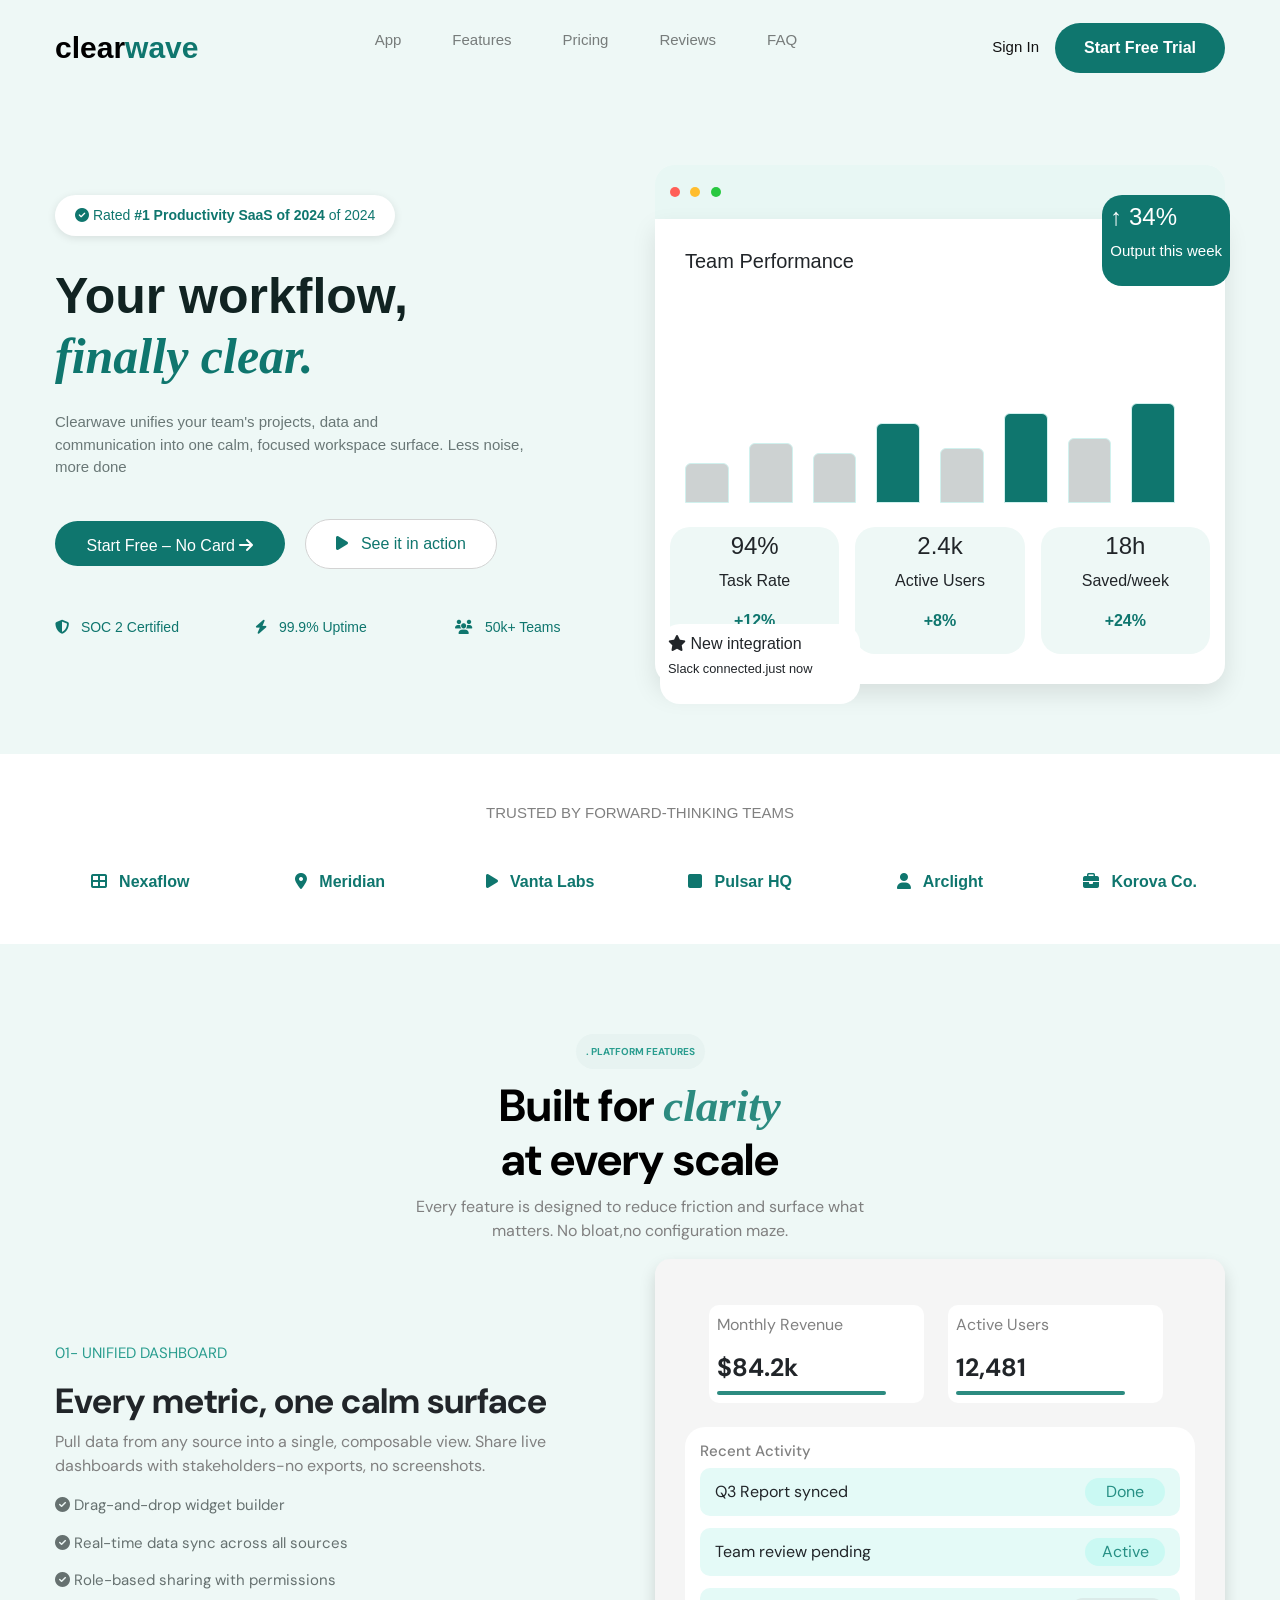
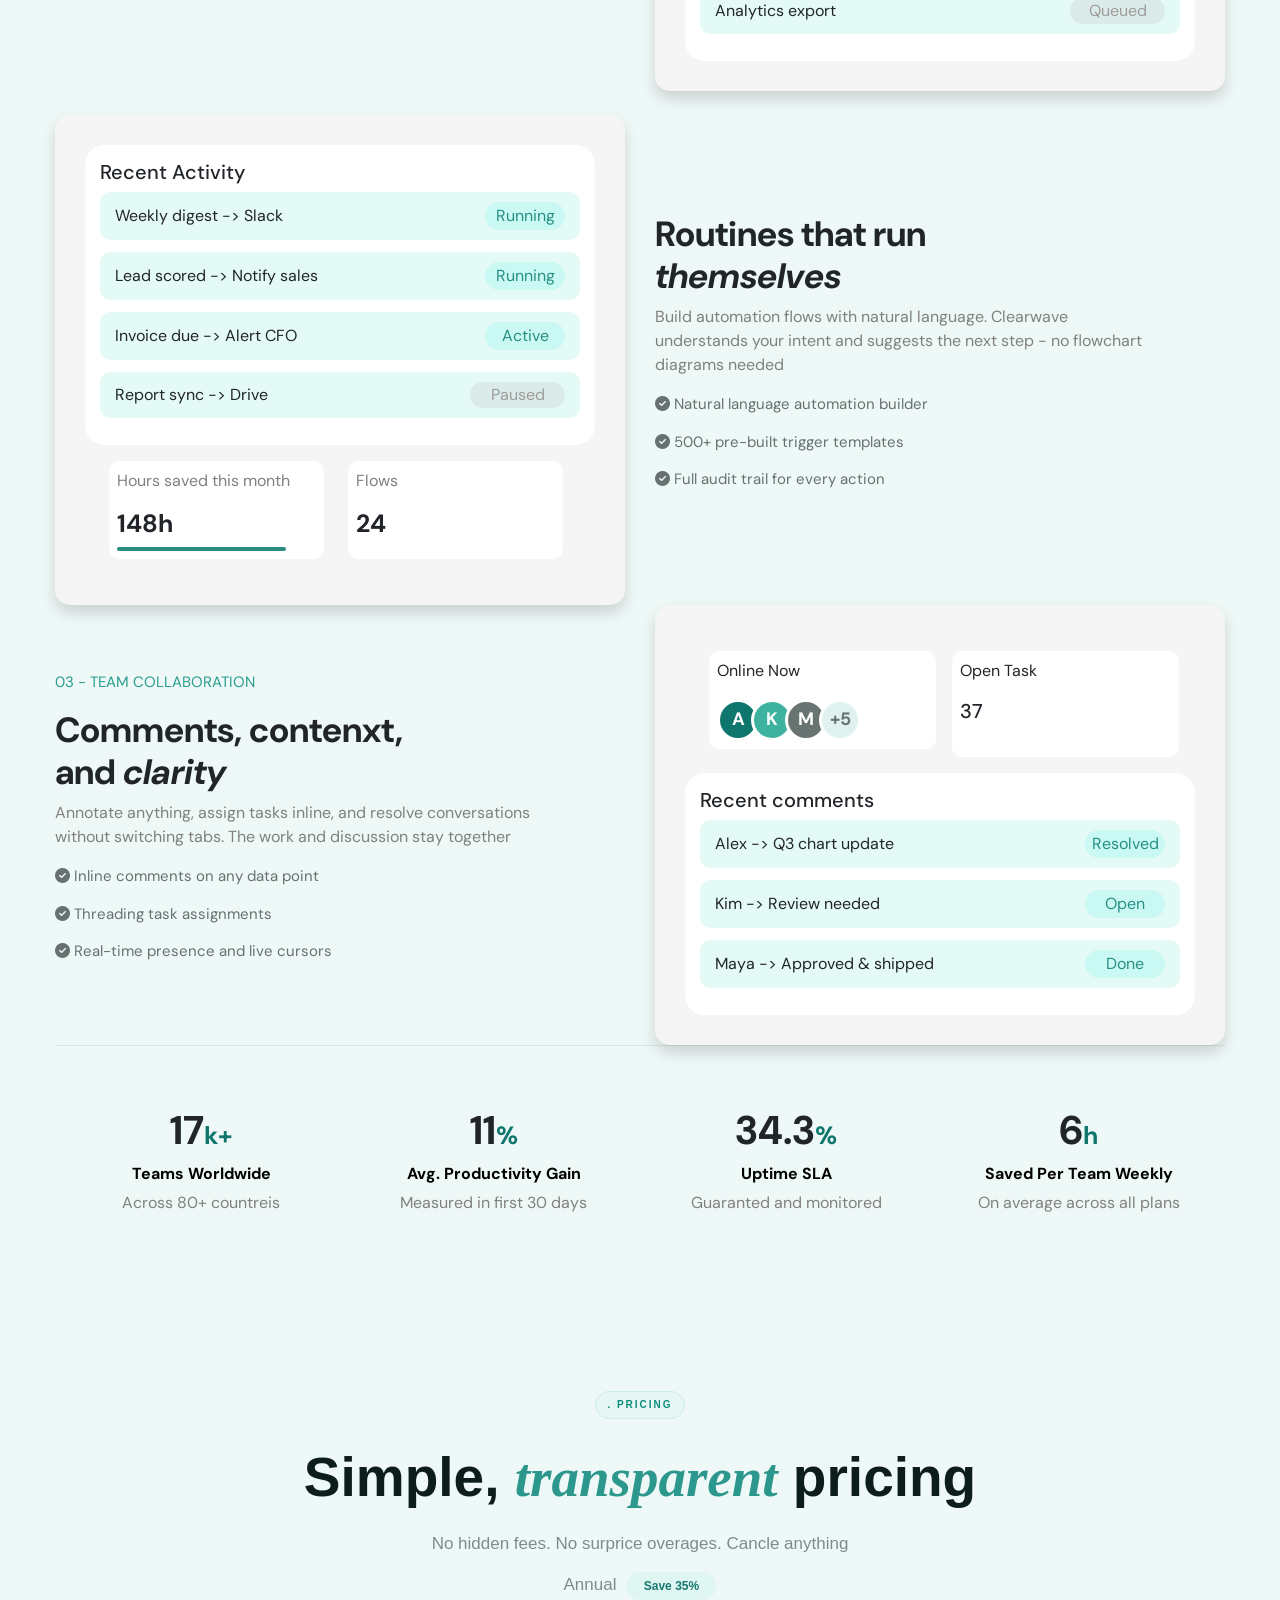
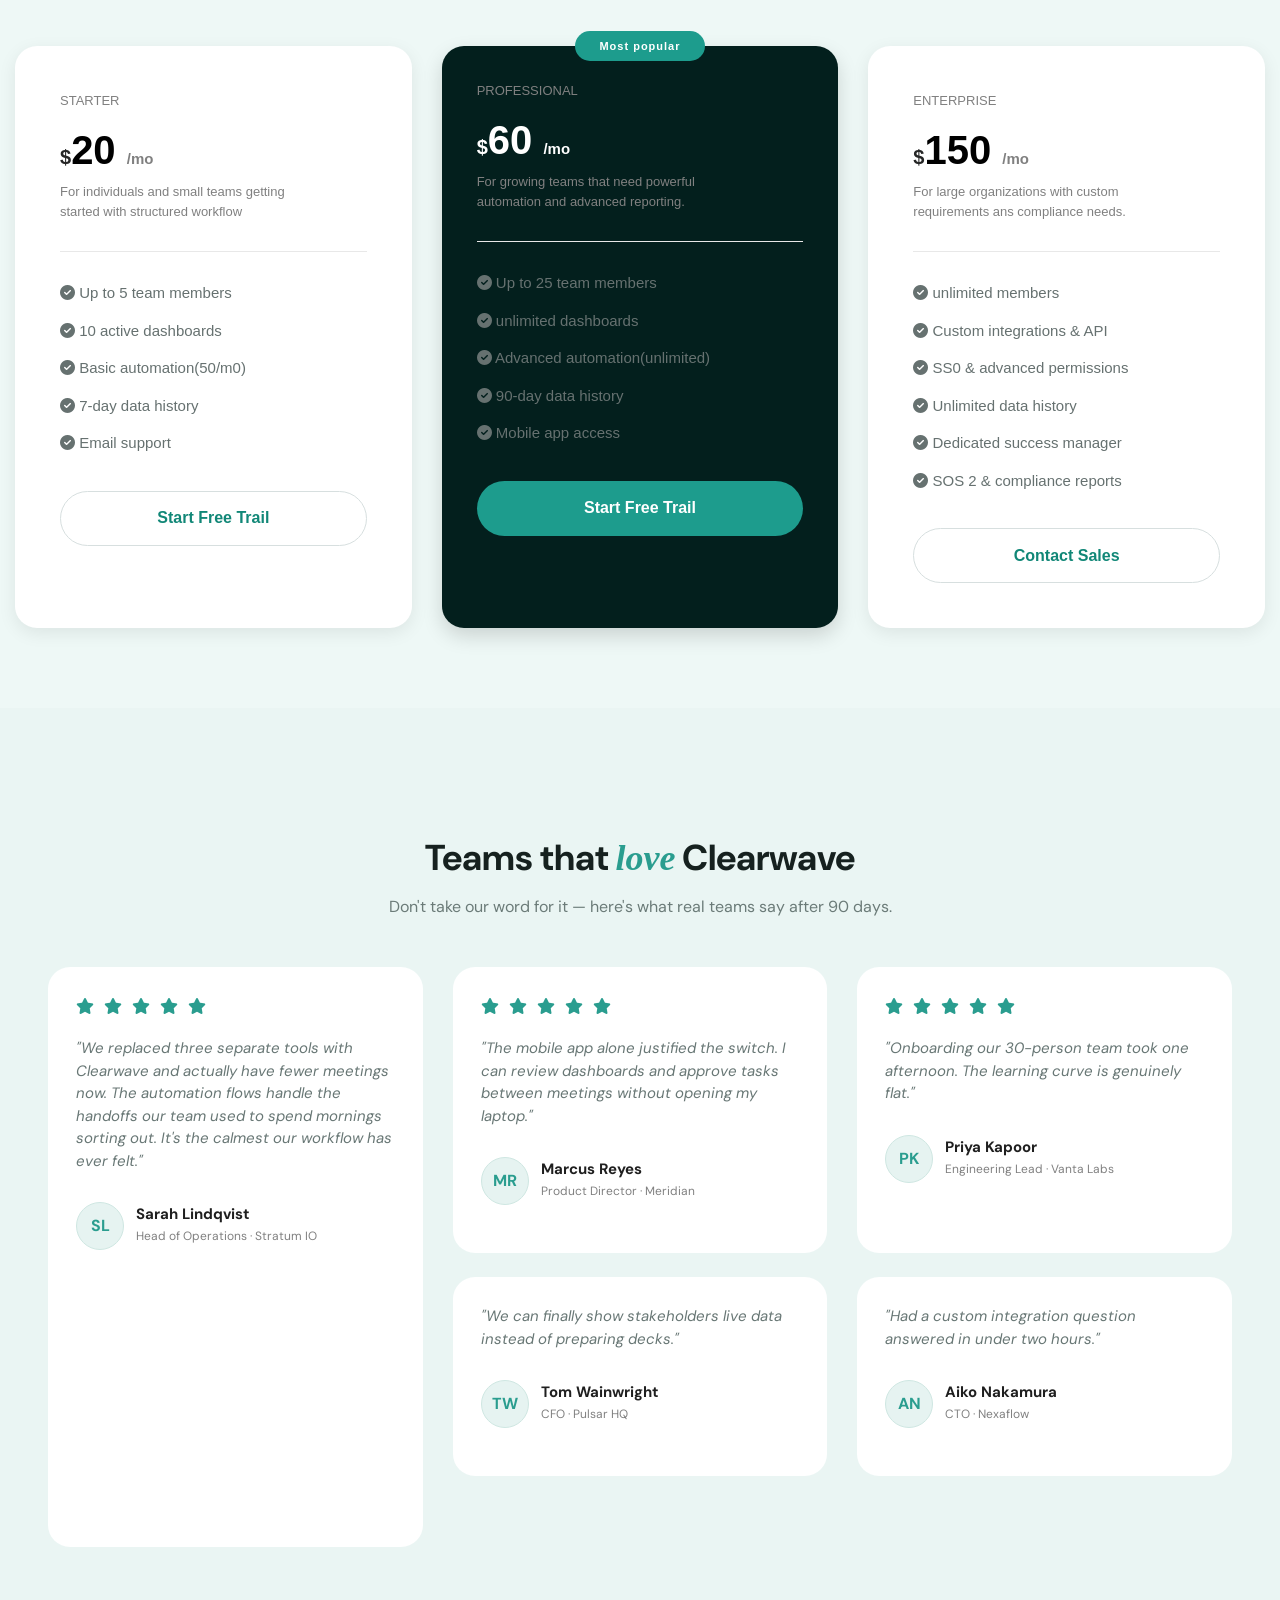
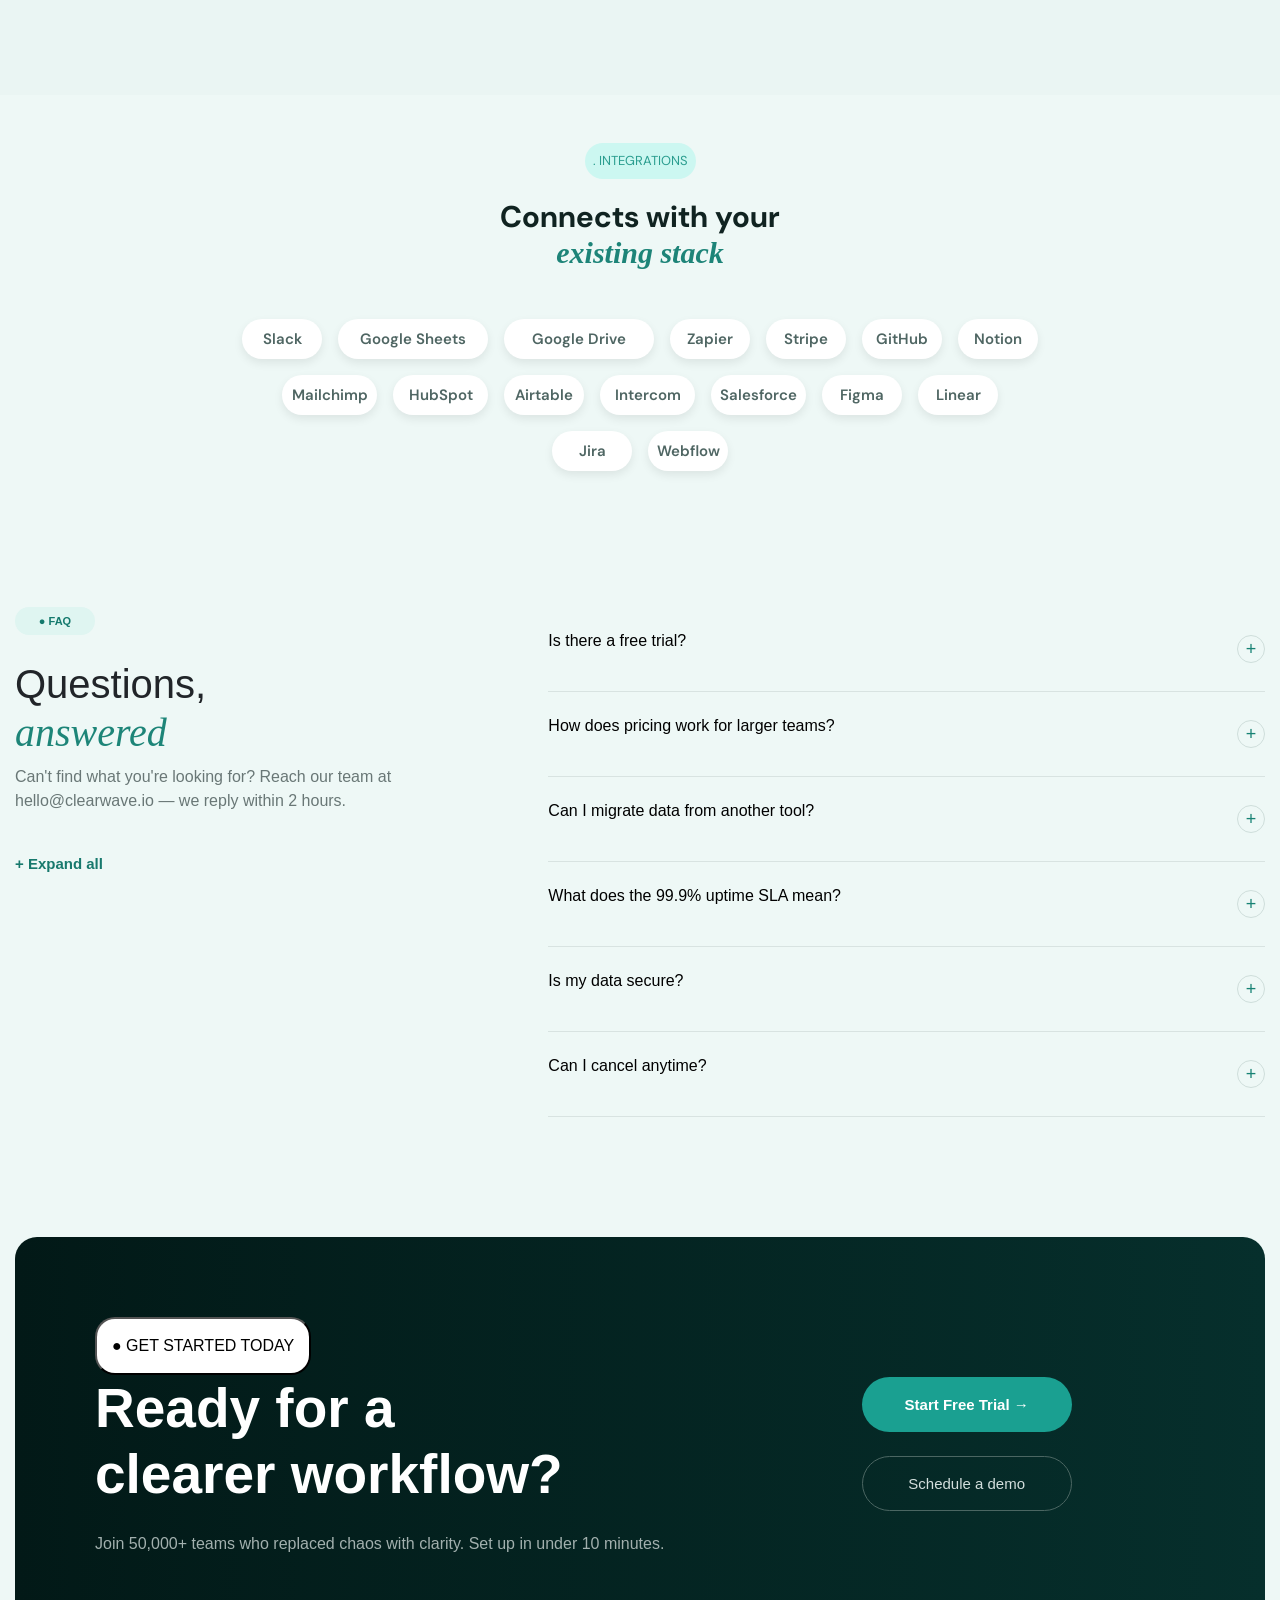
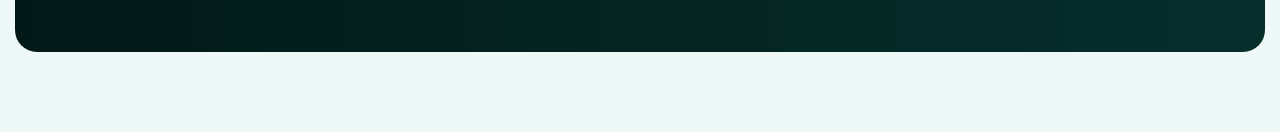
==== index.html @ ec0cc25c "done" ====
<!DOCTYPE html>
<html lang="en">

<head>
    <meta charset="UTF-8">
    <meta name="viewport" content="width=device-width, initial-scale=1.0">
    <title></title>
    <link rel="preconnect" href="https://fonts.googleapis.com">
    <link rel="preconnect" href="https://fonts.gstatic.com" crossorigin>
    <link href="https://fonts.googleapis.com/css2?family=DM+Sans:wght@100..1000&display=swap" rel="stylesheet">
    <link rel="stylesheet" href="https://stackpath.bootstrapcdn.com/bootstrap/4.5.2/css/bootstrap.min.css">
    <link rel="stylesheet" href="https://cdnjs.cloudflare.com/ajax/libs/font-awesome/6.6.0/css/all.min.css">

    <link rel="stylesheet" href="first-template.css">
    <link rel="stylesheet" href="third-template.css">
    <link rel="stylesheet" href="fourth-template.css">
    <link rel="stylesheet" href="fifth-template.css">
    <link rel="stylesheet" href="sixth-template.css">
    <link rel="stylesheet" href="seventh-template.css">
</head>

<body>
    <div class="first-bg-color">
        <div>
            <nav class="navbar navbar-expand-lg navbar-light bg-nav">
                <div class="container">
                    <a class="navbar-brand nav-logo" href="#"><span class="logo-edit">clear</span>wave</a>
                    <button class="navbar-toggler" type="button" data-toggle="collapse" data-target="#navbarNav">
                        <span class="navbar-toggler-icon"></span>
                    </button>
                    <div class="collapse navbar-collapse" id="navbarNav">
                        <ul class="navbar-nav mx-auto">
                            <li class="nav-item">
                                <a class="nav-link" href="#">App</a>
                            </li>
                            <li class="nav-item">
                                <a class="nav-link" href="#">Features</a>
                            </li>
                            <li class="nav-item">
                                <a class="nav-link" href="#">Pricing</a>
                            </li>
                            <li class="nav-item">
                                <a class="nav-link" href="#">Reviews</a>
                            </li>
                            <li class="nav-item">
                                <a class="nav-link" href="#">FAQ</a>
                            </li>
                        </ul>
                        <a href="#" class="mr-3 signin">Sign In</a>
                        <button class="btn trial-btn">
                            Start Free Trial
                        </button>
                    </div>
                </div>
            </nav>
        </div>
        <div class="hero-section">
            <div class="container">
                <div class="row align-items-center">
                    <div class="col-6">
                        <div class="badge-box">
                            <i class="fa-solid fa-circle-check"></i>
                            Rated <span class="edit-1">#1 Productivity SaaS of 2024</span> of 2024
                        </div>
                        <h1 class="first-main-heading">
                            Your workflow,
                            <br>
                            <span class="edit-1 edit-2">finally clear.</span>
                        </h1>
                        <p class="first-description">
                            Clearwave unifies your team's projects,
                            data and <br> communication into one calm,
                            focused workspace surface. Less noise,<br> more done
                        </p>
                        <button class="btn first-start-btn">
                            Start Free – No Card
                            <i class="fa-solid fa-arrow-right"></i>
                        </button>
                        <button class="btn first-demo-btn ml-3 ">
                            <i class="fa-solid fa-play mr-2"></i>
                            See it in action
                        </button>
                        <div class="row mt-5">
                            <div class="col-4">
                                <p class="small-text">
                                    <i class="fa-solid fa-shield-halved icon"></i>
                                    SOC 2 Certified
                                </p>
                            </div>
                            <div class="col-4">
                                <p class="small-text">
                                    <i class="fa-solid fa-bolt icon"></i>
                                    99.9% Uptime
                                </p>
                            </div>
                            <div class="col-4">
                                <p class="small-text">
                                    <i class="fa-solid fa-users icon"></i>
                                    50k+ Teams
                                </p>
                            </div>
                        </div>
                    </div>
                    <div class="col-6">
                        <div class="dot-container">
                            <span class="first-dot red"></span>
                            <span class="first-dot yellow"></span>
                            <span class="first-dot green"></span>
                        </div>
                        <div class="growth-card">
                            <h4>↑ 34%</h4>
                            <p>Output this week</p>
                        </div>
                        <div class="dashboard-card">
                            <h5>
                                Team Performance
                            </h5>
                            <div class="graph-box">
                                <div class="bar b1"></div>
                                <div class="bar b2"></div>
                                <div class="bar b3"></div>
                                <div class="bar b4"></div>
                                <div class="bar b5"></div>
                                <div class="bar b6"></div>
                                <div class="bar b7"></div>
                                <div class="bar b8"></div>
                            </div>
                            <div class="row mt-4 text-center">
                                <div class="col first-card-container mr-3">
                                    <h4>94%</h4>
                                    <p>Task Rate</p>
                                    <p class="edit-1">+12%</p>
                                </div>
                                <div class="col first-card-container mr-3">
                                    <h4>2.4k</h4>
                                    <p>Active Users</p>
                                    <p class="edit-1">+8%</p>
                                </div>
                                <div class="col first-card-container">
                                    <h4>18h</h4>
                                    <p>Saved/week</p>
                                    <p class="edit-1">+24%</p>
                                </div>
                            </div>
                            <div class="notify-card">
                                <i class="fa-solid fa-star"></i>
                                <span>New integration</span>
                                <br>
                                <small>Slack connected.just now</small>
                            </div>
                        </div>
                    </div>
                </div>
            </div>
        </div>
        <div class="company-section">
            <div class="container">
                <h6 class="text-center mb-5 bottom-para">
                    TRUSTED BY FORWARD-THINKING TEAMS
                </h6>
                <div class="row text-center ">
                    <div class="col-md-2 edit-1">
                        <i class="fa-solid fa-table-cells-large mr-2"></i>
                        Nexaflow
                    </div>
                    <div class="col-md-2 edit-1">
                        <i class="fa-solid fa-location-dot mr-2"></i>
                        Meridian
                    </div>
                    <div class="col-md-2 edit-1">
                        <i class="fa-solid fa-play mr-2"></i>
                        Vanta Labs
                    </div>
                    <div class="col-md-2 edit-1">
                        <i class="fa-solid fa-square mr-2"></i>
                        Pulsar HQ
                    </div>
                    <div class="col-md-2 edit-1">
                        <i class="fa-solid fa-user mr-2"></i>
                        Arclight
                    </div>
                    <div class="col-md-2 edit-1">
                        <i class="fa-solid fa-briefcase mr-2"></i>
                        Korova Co.
                    </div>
                </div>
            </div>
        </div>
    </div>


    <div class="bg-color">
    <div class="container">
        <div class="third-main">
            <button class="third-button-1"><span class="third-dot">.</span> PLATFORM FEATURES</button>
            <h1 class="heading-1">Built for <span class="design">clarity</span> <br> at every scale</h1>
            <p class="third-paragraph-1">Every feature is designed to reduce friction and surface
                what <br>matters. No bloat,no configuration maze.
            </p>
        </div>
        <div class="row">
            <div class="col-6 d-flex flex-column justify-content-center">
                <div>
                    <p class="third-para">01- UNIFIED DASHBOARD</p>
                    <h1 class="heading-2">Every metric, one calm surface</h1>
                    <p class="third-paragraph-1">Pull data from any source into a single, composable view.
                        Share live dashboards with stakeholders-no exports, no screenshots.
                    </p>
                    <ul>
                        <li>
                            <i class="fa-solid fa-circle-check"></i>
                            Drag-and-drop widget builder
                        </li>
                        <li>
                            <i class="fa-solid fa-circle-check"></i>
                            Real-time data sync across all sources
                        </li>
                        <li>
                            <i class="fa-solid fa-circle-check"></i>
                            Role-based sharing with permissions
                        </li>
                    </ul>
                </div>
            </div>
            <div class="col-6">
                <div class="third-card-container shadow">
                    <div class="d-flex flex-row p-3">
                        <div class="card-container-one mr-3 ml-2 p-2">
                            <p class="third-paragraph-1">Monthly Revenue</p>
                            <h1 class="paragraph-3">$84.2k</h1>
                            <div class="third-line"></div>
                        </div>
                        <div class="card-container-one mr-3 ml-2 p-2">
                            <p class="third-paragraph-1">Active Users</p>
                            <h1 class="paragraph-3">12,481</h1>
                            <div class="third-line"></div>
                        </div>
                    </div>
                    <div class="bottom mt-2">
                        <h5 class="recent">Recent Activity</h5>
                        <div class="item">
                            <span>Q3 Report synced</span>
                            <button class="third-button-3">Done</button>
                        </div>
                        <div class="item">
                            <span>Team review pending</span>
                            <button class="third-button-3">Active</button>
                        </div>
                        <div class="item">
                            <span>Analytics export</span>
                            <button class="third-button-4">Queued</button>
                        </div>
                    </div>
                </div>
            </div>
        </div>
        <div class="row mt-4">
            <div class="col-6">
                <div class="third-card-container shadow">
                    <div class="bottom">
                        <h5>Recent Activity</h5>
                        <div class="item">
                            <span>Weekly digest -> Slack</span>
                            <button class="third-button-3">Running</button>
                        </div>
                        <div class="item">
                            <span>Lead scored -> Notify sales</span>
                            <button class="third-button-3">Running</button>
                        </div>
                        <div class="item">
                            <span>Invoice due -> Alert CFO</span>
                            <button class="third-button-3">Active</button>
                        </div>
                        <div class="item">
                            <span>Report sync -> Drive</span>
                            <button class="third-button-4">Paused</button>
                        </div>
                    </div>
                    <div class="d-flex flex-row p-3">
                        <div class="card-container-one mr-3 ml-2 p-2">
                            <p class="third-paragraph-1">Hours saved this month</p>
                            <h1 class="paragraph-3">148h</h1>
                            <div class="third-line"></div>
                        </div>
                        <div class="card-container-one mr-3 ml-2 p-2">
                            <p class="third-paragraph-1">Flows</p>
                            <h1 class="paragraph-3">24</h1>
                        </div>
                    </div>
                </div>
            </div>
            <div class="col-6 d-flex flex-column justify-content-center">
                <div>
                    <h1 class="heading-2">Routines that run <br> <span class="curve">themselves</span></h1>
                    <p class="third-paragraph-1">Build automation flows with natural language. Clearwave <br>
                        understands your intent and suggests the next step - no flowchart <br>
                        diagrams needed
                    </p>
                    <ul>
                        <li>
                            <i class="fa-solid fa-circle-check"></i>
                            Natural language automation builder
                        </li>
                        <li>
                            <i class="fa-solid fa-circle-check"></i>
                            500+ pre-built trigger templates
                        </li>
                        <li>
                            <i class="fa-solid fa-circle-check"></i>
                            Full audit trail for every action
                        </li>
                    </ul>
                </div>
            </div>
        </div>
        <div class="row">
            <div class="col-6 d-flex flex-column justify-content-center">
                <div>
                    <p class="third-para">03 - TEAM COLLABORATION</p>
                    <h1 class="heading-2">Comments, contenxt, <br> and <span class="curve">clarity</span></h1>
                    <p class="third-paragraph-1">Annotate anything, assign tasks inline, and resolve conversations
                        <br>
                        without switching tabs. The work and discussion stay together
                    </p>
                    <ul>
                        <li>
                            <i class="fa-solid fa-circle-check"></i>
                            Inline comments on any data point
                        </li>
                        <li>
                            <i class="fa-solid fa-circle-check"></i>
                            Threading task assignments
                        </li>
                        <li>
                            <i class="fa-solid fa-circle-check"></i>
                            Real-time presence and live cursors
                        </li>
                    </ul>
                </div>
            </div>
            <div class="col-6">
                <div class="third-card-container shadow">
                    <div class="d-flex flex-row p-3">
                        <div class="card-container-one mr-3 ml-2 mb-2">
                            <p>Online Now</p>
                            <div class="online-users">
                                <span class="user-circle user1">A</span>
                                <span class="user-circle user2">K</span>
                                <span class="user-circle user3">M</span>
                                <span class="user-circle user4">+5</span>
                            </div>
                        </div>
                        <div class="card-container-one">
                            <p>Open Task</p>
                            <h5>37</h5>
                        </div>
                    </div>
                    <div class="bottom">
                        <h5>Recent comments</h5>
                        <div class="item">
                            <span>Alex -> Q3 chart update</span>
                            <button class="third-button-3">Resolved</button>
                        </div>
                        <div class="item">
                            <span>Kim -> Review needed</span>
                            <button class="third-button-3">Open</button>
                        </div>
                        <div class="item">
                            <span>Maya -> Approved & shipped</span>
                            <button class="third-button-3">Done</button>
                        </div>
                    </div>
                </div>
            </div>
        </div>
        <div class="last">
            <div class="stat">
                <h2 class="stat-h">17<span class="third-para-1">k+</span></h2>
                <p class="stat-p">Teams Worldwide</p>
                <p class="stat-p-1">Across 80+ countreis</p>
            </div>
            <div class="stat">
                <h2 class="stat-h">11<span class="third-para-1">%</span></h2>
                <p class="stat-p">Avg. Productivity Gain</p>
                <p class="stat-p-1">Measured in first 30 days</p>
            </div>
            <div class="stat">
                <h2 class="stat-h">34.3<span class="third-para-1">%</span></h2>
                <p class="stat-p">Uptime SLA</p>
                <p class="stat-p-1">Guaranted and monitored</p>
            </div>
            <div class="stat">
                <h2 class="stat-h">6<span class="third-para-1">h</span></h2>
                <p class="stat-p">Saved Per Team Weekly</p>
                <p class="stat-p-1">On average across all plans</p>
            </div>
        </div>
    </div>
    </div>


    <div class="container-fluid fourth-bg-color">
        <div class="fourth-main text-center">
            <button class="fourth-button-1">. PRICING</button>
            <h1 class="fourth-main-heading">Simple, <span class="fourth-edit">transparent</span> pricing</h1>
            <p class="fourth-para">No hidden fees. No surprice overages. Cancle anything</p>
            <div class="d-flex justify-content-center">
                <p class="fourth-para mb-5">Annual</p>
                <button class="fourth-button-2">Save 35%</button>
            </div>
        </div>
        <div class="row">
            <div class="col-4">
                <div class="fourth-card-container">
                    <p class="fourth-para-1">STARTER</p>
                    <h1 class="head"><span class="symbol">$</span>20 <span class="mo">/mo</span></h1>
                    <p class="fourth-para-1">For individuals and small teams getting <br>
                        started with structured workflow</p>
                    <hr class="fourth-line">
                    <ul>
                        <li>
                            <i class="fa-solid fa-circle-check"></i>
                            Up to 5 team members
                        </li>
                        <li>
                            <i class="fa-solid fa-circle-check"></i>
                            10 active dashboards
                        </li>
                        <li>
                            <i class="fa-solid fa-circle-check"></i>
                            Basic automation(50/m0)
                        </li>
                        <li>
                            <i class="fa-solid fa-circle-check"></i>
                            7-day data history
                        </li>
                        <li>
                            <i class="fa-solid fa-circle-check"></i>
                            Email support
                        </li>
                    </ul>
                    <button class="fourth-button-3">Start Free Trail</button>
                </div>
            </div>
            <div class="col-4">
                <div class="card-container-1">
                    <button class="popular-button">Most popular</button>
                    <p class="fourth-para-1">PROFESSIONAL</p>
                    <h1 class="head-1"><span class="symbol-1">$</span>60 <span class="mo-1">/mo</span></h1>
                    <p class="fourth-para-1">For growing teams that need powerful <br>
                        automation and advanced reporting.</p>
                    <hr class="fourth-line">
                    <ul>
                        <li>
                            <i class="fa-solid fa-circle-check"></i>
                            Up to 25 team members
                        </li>
                        <li>
                            <i class="fa-solid fa-circle-check"></i>
                            unlimited dashboards
                        </li>
                        <li>
                            <i class="fa-solid fa-circle-check"></i>
                            Advanced automation(unlimited)
                        </li>
                        <li>
                            <i class="fa-solid fa-circle-check"></i>
                            90-day data history
                        </li>
                        <li>
                            <i class="fa-solid fa-circle-check"></i>
                            Mobile app access
                        </li>
                    </ul>
                    <button class="fourth-button-4 fourth-button-3">Start Free Trail</button>
                </div>
            </div>
            <div class="col-4">
                <div class="fourth-card-container">
                    <p class="fourth-para-1">ENTERPRISE</p>
                    <h1 class="head"><span class="symbol">$</span>150 <span class="mo">/mo</span></h1>
                    <p class="fourth-para-1">For large organizations with custom <br>
                        requirements ans compliance needs.</p>
                    <hr class="fourth-line">
                    <ul>
                        <li>
                            <i class="fa-solid fa-circle-check"></i>
                            unlimited members
                        </li>
                        <li>
                            <i class="fa-solid fa-circle-check"></i>
                            Custom integrations & API
                        </li>
                        <li>
                            <i class="fa-solid fa-circle-check"></i>
                            SS0 & advanced permissions
                        </li>
                        <li>
                            <i class="fa-solid fa-circle-check"></i>
                            Unlimited data history
                        </li>
                        <li>
                            <i class="fa-solid fa-circle-check"></i>
                            Dedicated success manager
                        </li>
                        <li>
                            <i class="fa-solid fa-circle-check"></i>
                            SOS 2 & compliance reports
                        </li>
                    </ul>
                    <button class="fourth-button-3">Contact Sales</button>
                </div>
            </div>
        </div>
    </div>


    <div class="fifth-main">
        <div class="container-fluid background p-5">
            <div class="text-center mb-5">
                <h1 class="fifth-main-heading">
                    Teams that <span class="fifth-edit">love</span> Clearwave
                </h1>
                <p class="fifth-paragraph-1">
                    Don't take our word for it — here's what real teams say after 90 days.
                </p>
            </div>
            <div class="row">
                <div class="col-md-4">
                    <div class="review-card large-card">
                        <div class="stars">
                            <i class="fa-solid fa-star"></i>
                            <i class="fa-solid fa-star"></i>
                            <i class="fa-solid fa-star"></i>
                            <i class="fa-solid fa-star"></i>
                            <i class="fa-solid fa-star"></i>
                        </div>
                        <p class="fifth-text">
                            "We replaced three separate tools with Clearwave and actually have
                            fewer meetings now. The automation flows handle the handoffs our team
                            used to spend mornings sorting out. It's the calmest our workflow has
                            ever felt."
                        </p>
                        <div class="profile d-flex align-items-center">
                            <div class="profile-one">
                                SL
                            </div>
                            <div>
                                <h6>Sarah Lindqvist</h6>
                                <small>Head of Operations · Stratum IO</small>
                            </div>
                        </div>
                    </div>
                </div>
                <div class="col-md-8">
                    <div class="row">
                        <div class="col-md-6">
                            <div class="review-card">
                                <div class="stars">
                                    <i class="fa-solid fa-star"></i>
                                    <i class="fa-solid fa-star"></i>
                                    <i class="fa-solid fa-star"></i>
                                    <i class="fa-solid fa-star"></i>
                                    <i class="fa-solid fa-star"></i>
                                </div>
                                <p class="fifth-text">
                                    "The mobile app alone justified the switch.
                                    I can review dashboards and approve tasks between
                                    meetings without opening my laptop."
                                </p>
                                <div class="profile d-flex align-items-center">
                                    <div class="profile-one">
                                        MR
                                    </div>
                                    <div>
                                        <h6>Marcus Reyes</h6>
                                        <small>Product Director · Meridian</small>
                                    </div>
                                </div>
                            </div>
                        </div>
                        <div class="col-md-6">
                            <div class="review-card">
                                <div class="stars">
                                    <i class="fa-solid fa-star"></i>
                                    <i class="fa-solid fa-star"></i>
                                    <i class="fa-solid fa-star"></i>
                                    <i class="fa-solid fa-star"></i>
                                    <i class="fa-solid fa-star"></i>
                                </div>
                                <p class="fifth-text">
                                    "Onboarding our 30-person team took one afternoon.
                                    The learning curve is genuinely flat."
                                </p>
                                <div class="profile d-flex align-items-center">
                                    <div class="profile-one">
                                        PK
                                    </div>
                                    <div>
                                        <h6>Priya Kapoor</h6>
                                        <small>Engineering Lead · Vanta Labs</small>
                                    </div>
                                </div>
                            </div>
                        </div>
                    </div>
                    <div class="row mt-4">
                        <div class="col-md-6">
                            <div class="review-card">
                                <p class="fifth-text">
                                    "We can finally show stakeholders live data
                                    instead of preparing decks."
                                </p>
                                <div class="profile d-flex align-items-center">
                                    <div class="profile-one">
                                        TW
                                    </div>
                                    <div>
                                        <h6>Tom Wainwright</h6>
                                        <small>CFO · Pulsar HQ</small>
                                    </div>
                                </div>
                            </div>
                        </div>
                        <div class="col-md-6">
                            <div class="review-card">
                                <p class="fifth-text">
                                    "Had a custom integration question answered
                                    in under two hours."
                                </p>
                                <div class="profile d-flex align-items-center">
                                    <div class="profile-one">
                                        AN
                                    </div>
                                    <div>
                                        <h6>Aiko Nakamura</h6>
                                        <small>CTO · Nexaflow</small>
                                    </div>
                                </div>
                            </div>
                        </div>
                    </div>
                </div>
            </div>
        </div>
    </div>


    <div class="container-fluid bg-color p-5">
        <div class="text-center">
            <button class="sixth-button-1">. INTEGRATIONS</button>
            <h1 class="sixth-main-heading">Connects with your <br> <span class="sixth-edit">existing stack</span>
            </h1>
        </div>
        <div class="d-flex flex-row justify-content-center">
            <button class="sixth-button-2 ">Slack</button>
            <button class="sixth-button-2 sixth-button-3">Google Sheets</button>
            <button class="sixth-button-2 sixth-button-3">Google Drive</button>
            <button class="sixth-button-2">Zapier</button>
            <button class="sixth-button-2">Stripe</button>
            <button class="sixth-button-2">GitHub</button>
            <button class="sixth-button-2">Notion</button>
        </div>
        <div class="d-flex flex-row justify-content-center">
            <button class="sixth-button-2 sixth-button-4">Mailchimp</button>
            <button class="sixth-button-2 sixth-button-4">HubSpot</button>
            <button class="sixth-button-2">Airtable</button>
            <button class="sixth-button-2 sixth-button-4">Intercom</button>
            <button class="sixth-button-2 sixth-button-4">Salesforce</button>
            <button class="sixth-button-2">Figma</button>
            <button class="sixth-button-2">Linear</button>
        </div>
        <div class="d-flex flex-row justify-content-center">
            <button class="sixth-button-2">Jira</button>
            <button class="sixth-button-2">Webflow</button>
        </div>
        <div>
        </div>
    </div>

    <div class="bg-container">
        <div class="container-fluid">
            <div class="row">
                <div class="col-5">
                    <button class="seventh-button-1">
                        ● FAQ
                    </button>
                    <h1 class="main-heading">
                        Questions,<br>
                        <span class="seventh-edit">answered</span>
                    </h1>
                    <p class="seventh-description">
                        Can't find what you're looking for?
                        Reach our team at
                        hello@clearwave.io —
                        we reply within 2 hours.
                    </p>
                    <p class="expand">
                        + Expand all
                    </p>
                </div>
                <div class="col-7">
                    <div class="seventh-para">
                        <p>Is there a free trial?</p>
                        <span class="plus">+</span>
                    </div>
                    <div class="seventh-para">
                        <p>How does pricing work for larger teams?</p>
                        <span class="plus">+</span>
                    </div>
                    <div class="seventh-para">
                        <p>Can I migrate data from another tool?</p>
                        <span class="plus">+</span>
                    </div>
                    <div class="seventh-para">
                        <p>What does the 99.9% uptime SLA mean?</p>
                        <span class="plus">+</span>
                    </div>
                    <div class="seventh-para">
                        <p>Is my data secure?</p>
                        <span class="plus">+</span>
                    </div>
                    <div class="seventh-para">
                        <p>Can I cancel anytime?</p>
                        <span class="plus">+</span>
                    </div>
                </div>
            </div>
            <div class="bottom-card">
                <div class="row align-items-center">
                    <div class="col-7">
                        <button class="bottom
                        -card-button">
                            ● GET STARTED TODAY
                        </button>
                        <h1 class="bottom-card-heading">
                            Ready for a <br>
                            <span class="edit">clearer workflow?</span>
                        </h1>
                        <p class="seventh-text">
                            Join 50,000+ teams who replaced chaos with
                            clarity. Set up in under 10 minutes.
                        </p>
                    </div>
                    <div class="col-5 text-center">
                        <button class="seventh-start-btn">
                            Start Free Trial →
                        </button>
                        <br><br>
                        <button class="seventh-demo-btn">
                            Schedule a demo
                        </button>
                    </div>
                </div>
            </div>
        </div>
    </div>
    <script src="https://code.jquery.com/jquery-3.5.1.slim.min.js"></script>
    <script src="https://cdn.jsdelivr.net/npm/popper.js@1.16.1/dist/umd/popper.min.js"></script>
    <script src="https://stackpath.bootstrapcdn.com/bootstrap/4.5.2/js/bootstrap.min.js"></script>
</body>

</html>
---- first-template.css ----
html,
body{
    margin:0;
    padding:0;
    overflow-x:hidden;
}

.container{
    max-width:1200px;
}

.first-bg-color {
    padding:0px;
    font-family: Arial, Helvetica, sans-serif;
    background-color: #eef8f6;
   
}

.bg-nav{
    background-color: #eef8f6;
    padding-top:20px;
    padding-bottom:20px;
}

.nav-logo {
    font-size: 30px;
    font-weight: bold;
    color: #0f766e !important;
}

.nav-link{
    color:#5f6666;
    margin-right:35px;
    font-size:15px;
    font-weight:500;
}

.logo-edit{
    color:black;
}

.signin{
    color:#111;
    text-decoration:none;
    font-size:15px;
    font-weight:500;
    margin-right:20px;
}

.trial-btn{
    background-color:#0f766e;
    color:white;
    border-radius:30px;
    width:170px;
    height:50px;
    border-width:0px;
    font-weight:bold;
}

.hero-section {
    background-color: #eef8f6;
    padding-top: 70px;
    padding-bottom:70px;
}

.badge-box {
    display: inline-block;
    background-color: white;
    padding: 10px 20px;
    border-radius: 25px;
    font-size: 14px;
    margin-bottom: 30px;
    box-shadow: 0px 2px 8px rgba(0,0,0,0.1);
    color:#0f766e;
}

.start-btn:hover {
    color: white;
}

.edit-1{
    color:#0f766e;
    font-weight: bold;
}

.first-main-heading {
    font-size: 50px;
    font-weight: bold;
    color: #112322;
}

.edit-2{
    font-style: italic;
    font-family:"Playfair Display", serif;
}

.first-description{
    color:#697776;
    font-size:15px;
    margin-top:25px;
    margin-bottom:40px;
}

.first-start-btn {
    background-color: #0f766e;
    color: white;
    border-radius: 30px;
    padding: 12px 30px;
    width:230px;
    height:45px;
}

.first-demo-btn {
    background-color: white;
    border: 1px solid lightgray;
    border-radius: 30px;
    padding: 12px 30px;
    color:#0f766e;
}

.small-text {
    font-size: 14px;
    font-weight: 500;
    color:#0f766e;
    margin-right:8px;
}

.icon{
    color:#0f766e;
    margin-right:8px;
    font-size:14px;
}

.dot-container{
    background-color:#e8f7f4;
    padding:15px;
    border-top-left-radius:20px;
    border-top-right-radius:20px;
}

.first-dot {
    width: 10px;
    height: 10px;
    border-radius: 50%;
    display: inline-block;
    margin-right: 6px;
}

.red {
    background-color: #ff5f57;
}

.yellow {
    background-color: #ffbd2e;
}

.green {
    background-color: #28c840;
}

.col-lg-6{
    position:relative;
}

.growth-card{
    position:absolute;
    top:30px;
    right:10px;
    z-index:10;
    background-color: #0f766e;
    border-radius: 20px;
    color: white;
    padding:8px;
    font-size: 15px;
}

.dashboard-card {
    background-color: white;
    border-top-left-radius:0px;
    border-top-right-radius:0px;
    border-bottom-left-radius: 20px;
    border-bottom-right-radius: 20px;
    padding: 30px;
    box-shadow: 0px 10px 25px rgba(0,0,0,0.1);
}

.graph-box {
    display: flex;
    align-items: flex-end;
    height:200px;
    margin-top: 30px;
    
}

.bar {
    width: 45px;
    background-color: #0f766e;
    border-radius: 6px 6px 0px 0px;
    border-color: #d0f1ee;
    border-width: 1px;
    border-style: solid;
    margin-right: 20px;
}

.b1 {
    height: 40px;
    background-color: #cdd2d2;

}

.b2 {
    height: 60px;
    background-color: #cdd2d2;

}

.b3 {
    height: 50px;
    background-color: #cdd2d2;
}

.b4 {
    height: 80px;
}

.b5 {
    height: 55px;
    background-color: #cdd2d2;
}

.b6 {
    height: 90px;
}

.b7{
    height:65px;
    background-color: #cdd2d2;
}

.b8{
    height:100px;
}

.first-card-container{
    background-color: #eef8f6;
    border-radius: 20px;
    padding:5px;
}

.notify-card{
    position:absolute;
    bottom:-20px;;
    left:20px;
    z-index:10;
    background-color: white;
    border-radius: 20px;
    width:200px;
    height:80px;
    padding:8px;
}

.company-section {
    background-color: white;
    padding-top: 50px;
    padding-bottom: 50px;
}

.bottom-para{
    color:gray;
    font-size: 15px;;
}
---- third-template.css ----
.bg-color{
    background-color:#eef8f6;
     padding:80px 0;
}

.third-main{
    text-align:center;
}

.third-button-1{
    border-radius:20px;
    background-color:#E7F3F1;
    color:#2A9D8F;
    font-family: "DM Sans", sans-serif;
    font-size:10px;
    padding:10px;
    margin-top:10px;
    margin-bottom:10px;
    font-weight:bold;
    border-style: none;
}

.third-dot{
    font-weight:2000px;
}
  
.heading-1{
    font-size:45px;
    font-weight:bold;
    color:black;
}

.design{
    color:#2c8b80;
    font-style:italic;
    font-family:"Playfair Display", serif;
}

.third-paragraph-1{
    color:gray;
}
 
.third-para{
    color:#2A9D8F;
    font-weight:normal;
    font-size:15px;
}
 
.heading-2{
    font-size:35px;
    font-weight:bold;
}

.third-card-container{
    background-color:Whitesmoke;
    border-radius:15px;
    padding:30px; 
}

.card-container-one{
    background-color:White;
    padding:8px;
    border-radius:10px;
    flex:1;
    min-width:0;
}

.paragraph-3{
    font-size:25px;
    font-weight:bold;
}

.third-line {
    width: 85%;
    height: 4px;
    background: #2c8b80;
    border-radius: 10px;
}

.recent{
    color:gray;
    font-size: 15px;;
}

.item {
    display: flex;
    justify-content: space-between;
    align-items: center;
    background: #e4faf7;
    padding: 10px 15px;
    border-radius: 10px;
    margin-bottom: 12px;
}

.bottom {
    background: white;
    border-radius: 20px;
    padding: 15px;
}

.third-button-3{
    color:rgb(38, 143, 132);
    background-color:#caf9f3;
    border-radius:20px;
    border:none;
    padding:2px;
    width:80px;
}

.third-button-4{
    background-color:#dbebe9;
    border-radius:20px;
    color:rgb(158, 155, 155);
    border:none;
    width:95px;
}

.curve{
    font-style:italic;
}

ul li{
    list-style-type:none;
}

.online-users{
    display:flex;
    align-items:center;
    margin-top:15px;
}

.user-circle{
    width:42px;
    height:42px;
    border-radius:50%;
    display:flex;
    justify-content:center;
    align-items:center;
    color:white;
    font-weight:bold;
    font-size:18px;
    margin-right:-8px;
    border:3px solid white;
}

.user1{
    background-color:#0f766e;
}

.user2{
    background-color:#3cb29f;
}

.user3{
    background-color:#687472;
}

.user4{
    background-color:#dff2ef;
    color:#687472;
}

.last {
    display: grid;
    grid-template-columns: repeat(4, 1fr);
    gap: 30px;
    border-top: 1px solid #d9e5e3;
    padding-top: 60px;
}

.last {
    text-align: center;
    gap:0;
}

.stat-h{
    font-size:40px;
    font-weight: bold;
    text-align: center;
}

.stat-p{
    color: black;
    font-weight: bold;
    margin-bottom: 5px;
}

.stat-p-1{
    color:gray;
}

.third-para-1{
    color:#0f766e;
    font-size:25px;
}
---- fourth-template.css ----
.fourth-bg-color{
    background-color:#eef8f6;;
    padding-top:80px; 
    padding-bottom:80px;
}

.fourth-main-heading{
    font-size:55px;
    font-weight:700;
    color:#0d1d1c;
    margin-bottom:20px;
}

.fourth-button-1{
    background:#e6f6f3;
    color:#0d8c7d;
    border:1px solid #cfece6;
    border-radius:20px;
    width:90px;
    height:28px;
    font-size:10px;
    letter-spacing:2px;
    font-weight:600;
    margin-bottom:25px;
}

.fourth-edit{
    color:#2c978c;
    font-style:italic;
    font-family:"Playfair Display",serif;
}

.fourth-para{
    color:#7d8c8b;
    font-size:17px;
}
.fourth-button-2{
    background:#dff6f3;
    color:#18796d;
    border:none;
    border-radius:20px;
    width:90px;
    height:28px;
    font-size:12px;
    font-weight:600;
    margin-left:10px;
}

.fourth-card-container{
    background:white;
    border-radius:22px;
    padding:45px;
    box-shadow:0 5px 18px rgba(0,0,0,0.08);
    height:100%;
}

.fourth-para-1{
    color:gray;
    font-size: 13px;
}

.head{
    color:black;
    font-size: 40px;
    font-weight: bold;
}

.symbol{
    color:#252626;
    font-size: 20px;
}

.mo{
    color:gray;
    font-size: 15px;
}

.fourth-line{
    border:none;
    height:1px;
    background:#e8e8e8;
    margin:30px 0;
}

ul{
    padding-left:0;
}

ul li{
    list-style:none;
    margin-bottom:15px;
    font-size:15px;
    color:#667170;
}

.card-container-1{
    background:#031f1d;
    color:white;
    border-radius:22px;
    padding:35px;
    position:relative;
    box-shadow:0 8px 20px rgba(0,0,0,0.15);
    height:100%;
}

.popular-button{
    position:absolute;
    top:-15px;
    left:50%;
    transform:translateX(-50%);
    background:#1d9c8d;
    color:white;
    border:none;
    width:130px;
    height:30px;
    border-radius:20px;
    font-size:11px;
    font-weight:700;
    letter-spacing:1px;
}

.head-1{
    color:white;
    font-size: 40px;
    font-weight: bold;
}

.symbol-1{
    color:white;
    font-size: 20px;
}

.mo-1{
    color:white;
    font-size:15px;
}

.fourth-button-3{
    width:100%;
    height:55px;
    border-radius:30px;
    border:1px solid #d7dfdf;
    background:white;
    color:#118777;
    font-weight:600;
    margin-top:20px;
}

.fourth-button-4{
    background:#1d9c8d;
    color:white;
    border:none;
}
---- fifth-template.css ----
.fifth-main {
    background: #eaf5f3;
    padding: 80px 0;
}

.background {
    margin: 0;
    padding: 0;
    font-family: "DM Sans", sans-serif;
    background: #eaf5f3;
}

.fifth-main-heading {
    font-size: 52px;
    font-weight: bold;
    color: #16211f;
}

.fifth-edit {
    color: #2a9d8f;
    font-style: italic;
    font-family: "Playfair Display", serif;
}

.fifth-paragraph-1 {
    color: #6b7b78;
    margin-top: 15px;
    font-size: 16px;
}

.review-card {
    background: white;
    border-radius: 22px;
    padding: 28px;
    margin-bottom: 25px;
    height: 100%;
}

.large-card {
    height: 520px;
}

.stars {
    color: #2a9d8f;
    font-size:16px;
    letter-spacing: 3px;
    margin-bottom: 18px;
}

.fifth-text {
    color: #687775;
    font-size: 15px;
    font-style: italic;
}

.profile {
    margin-top: 30px;
}

.profile-one {
    width: 48px;
    height: 48px;
    border-radius: 50%;
    background: #e6f3f1;
    color: #2a9d8f;
    font-weight: bold;
    display: flex;
    justify-content: center;
    align-items: center;
    margin-right: 12px;
    border: 1px solid #cfe7e2;
}

.profile h6 {
    margin: 0;
    font-size: 15px;
    font-weight: bold;
    color: #1f1f1f;
}

.profile small {
    color: gray;
    font-size: 12px;
}

.fifth-main-heading {
        font-size: 36px;
    }

.large-card {
        min-height:580px;
    }

.review-card {
        margin-bottom: 20px;
    }
---- sixth-template.css ----
.bg-color{ 
    margin: 0; 
    padding:80px 0; 
    font-family: "DM Sans", sans-serif; 
    background-color: #eef8f6; 
    background-size: cover;
}

.sixth-main{
    text-align: center;
}

.sixth-button-1{
    background-color: #ccf7f1;
    color:#2a9d8f;
    border-radius: 30px;
    padding:8px;
    font-size: 13px;
    font-weight: 700px;
    border-width: 0px;
    margin-bottom: 20px;
}

.sixth-main-heading{
    font-size: 30px;
    font-weight: bold; 
    color: #102321; 
    margin-bottom: 40px;
}

.sixth-edit{
    color: #1d8478; 
    font-family: "Playfair Display", serif; 
    font-style: italic; 
    font-weight: bold;
}

.sixth-button-2{
    background-color: #ffffff; 
    padding: 5px; 
    border-radius: 30px; 
    color: #4f6663; 
    font-weight: 600; 
    font-size: 15px;
    height:40px;
    width:80px;
    margin: 8px;
    border-width:0px;
    box-shadow: 0px 4px 10px rgba(0, 0, 0, 0.08);
}

.sixth-button-3{
    width:150px;
}

.sixth-button-4{
    width:95px;
}
---- seventh-template.css ----
.bg-container{
    background-color:#eef8f6;
    min-height:100vh;
    padding-top:80px;
    padding-bottom:80px;
}

.seventh-button-1{
    background-color:#dff5f1;
    color:#14796d;
    border-width:0px;
    border-radius:20px;
    width:80px;
    height:28px;
    font-size:11px;
    font-weight:bold;
    margin-bottom:25px;
}

.seventh-main-heading{
    font-size:58px;
    font-weight:bold;
    color:#0f1f1d;
    margin-bottom:25px;
}

.seventh-edit{
    color:#1d8578;
    font-style:italic;
    font-family:"Playfair Display", serif;
}

.seventh-description{
    color:#697776;
    font-size:16px;
    margin-bottom:40px;
}

.expand{
    color:#17796d;
    font-size:15px;
    font-weight:bold;
}

.seventh-para{
    display:flex;
    justify-content:space-between;
    align-items:center;
    border-bottom:1px solid #d8e3e1;
    padding-top:22px;
    padding-bottom:22px;
    color:black;
}

.plus{
    width:28px;
    height:28px;
    border:1px solid #cfdedb;
    border-radius:50%;
    text-align:center;
    color:#178274;
    font-size:18px;
}

.bottom-card{
    margin-top:120px;
    background:linear-gradient(to right,#021917,#062f2c);
    border-radius:22px;
    padding:80px;
}

.bottom-card-button{
    background-color:transparent;
    border:1px solid #176e64;
    color:#2cb3a3;
    border-radius:20px;
    width:170px;
    height:30px;
    font-size:11px;
    font-weight:bold;
    margin-bottom:30px;
}

.bottom-card-heading{
    font-size:55px;
    font-weight:bold;
    color:white;
    margin-bottom:25px;
}

.seventh-text{
    color:#a2b0ae;
    font-size:16px;
}

.seventh-start-btn{
    background-color:#1aa091;
    color:white;
    border-width:0px;
    border-radius:30px;
    width:210px;
    height:55px;
    font-size:15px;
    font-weight:bold;
}

.seventh-demo-btn{
    background-color:transparent;
    color:#d3dfdd;
    border:1px solid #304543;
    border-radius:30px;
    width:210px;
    height:55px;
    font-size:15px;
    border-color:#4b6662;
}
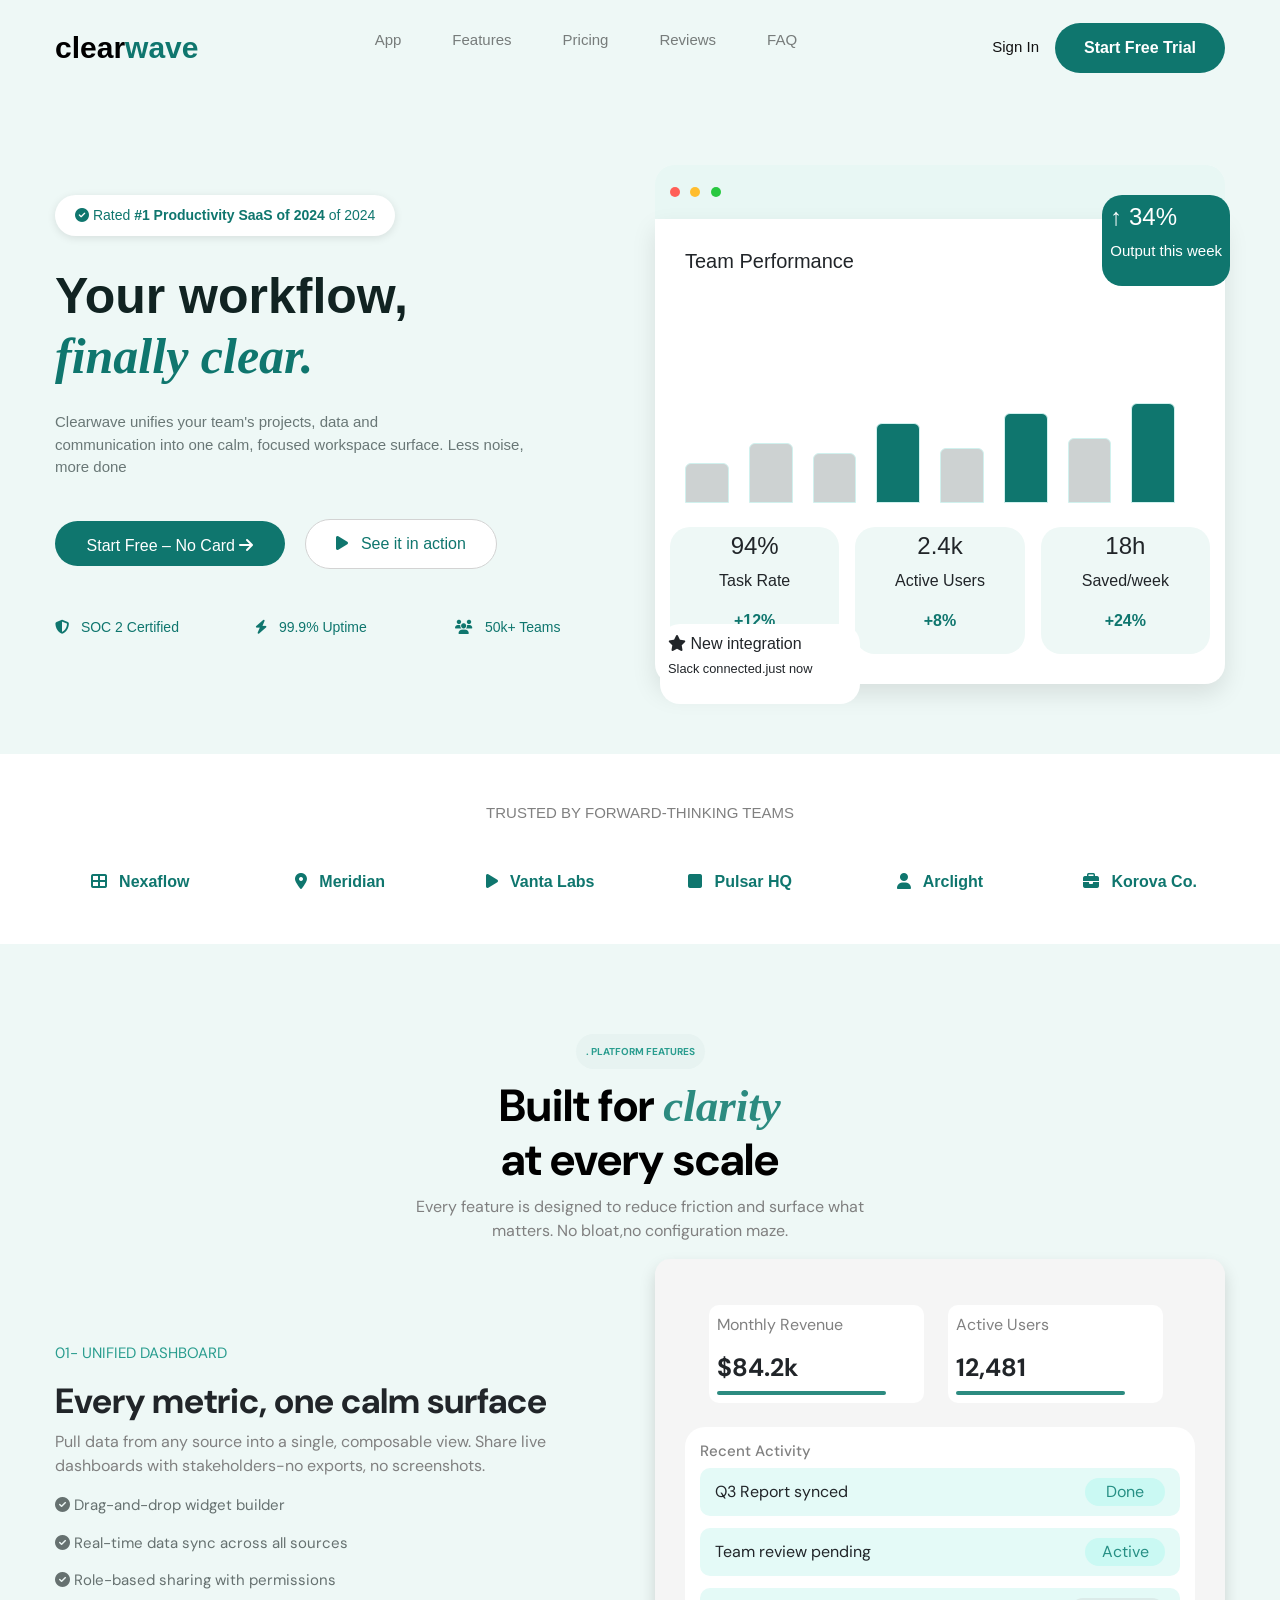
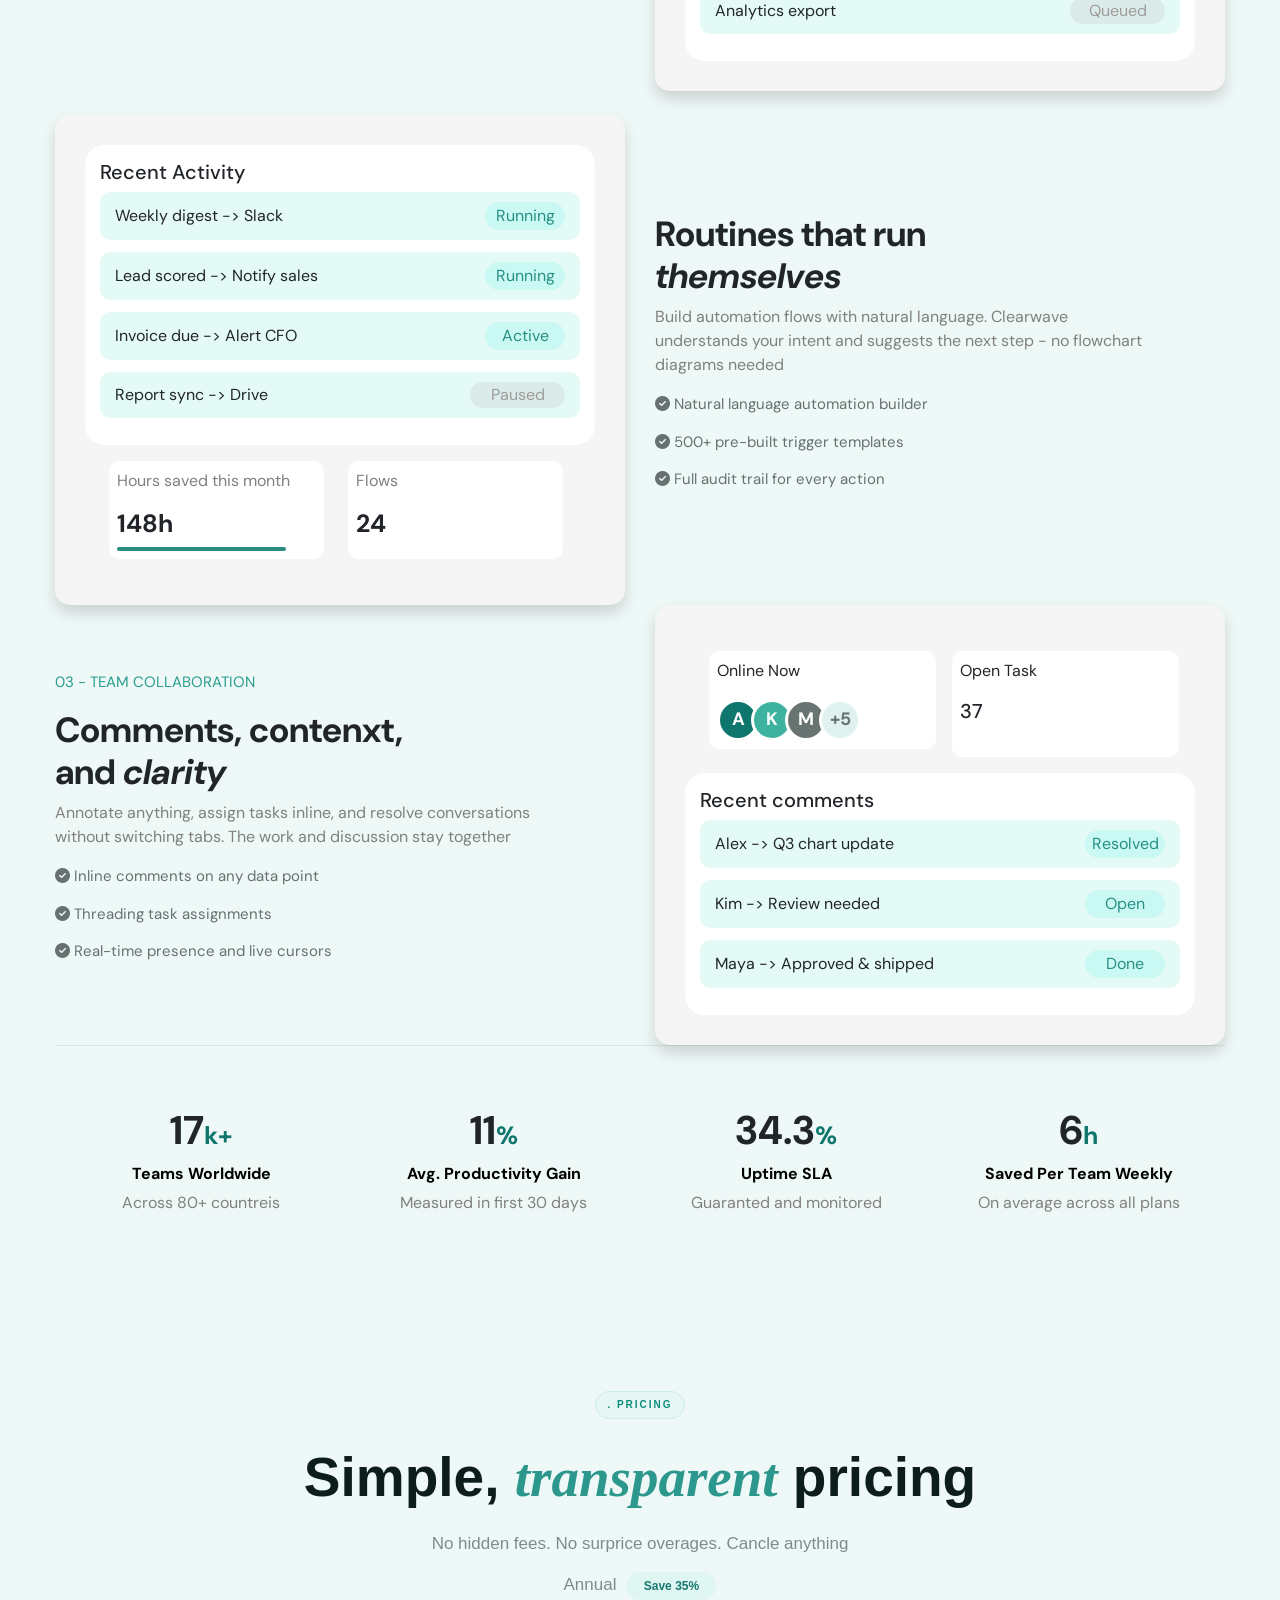
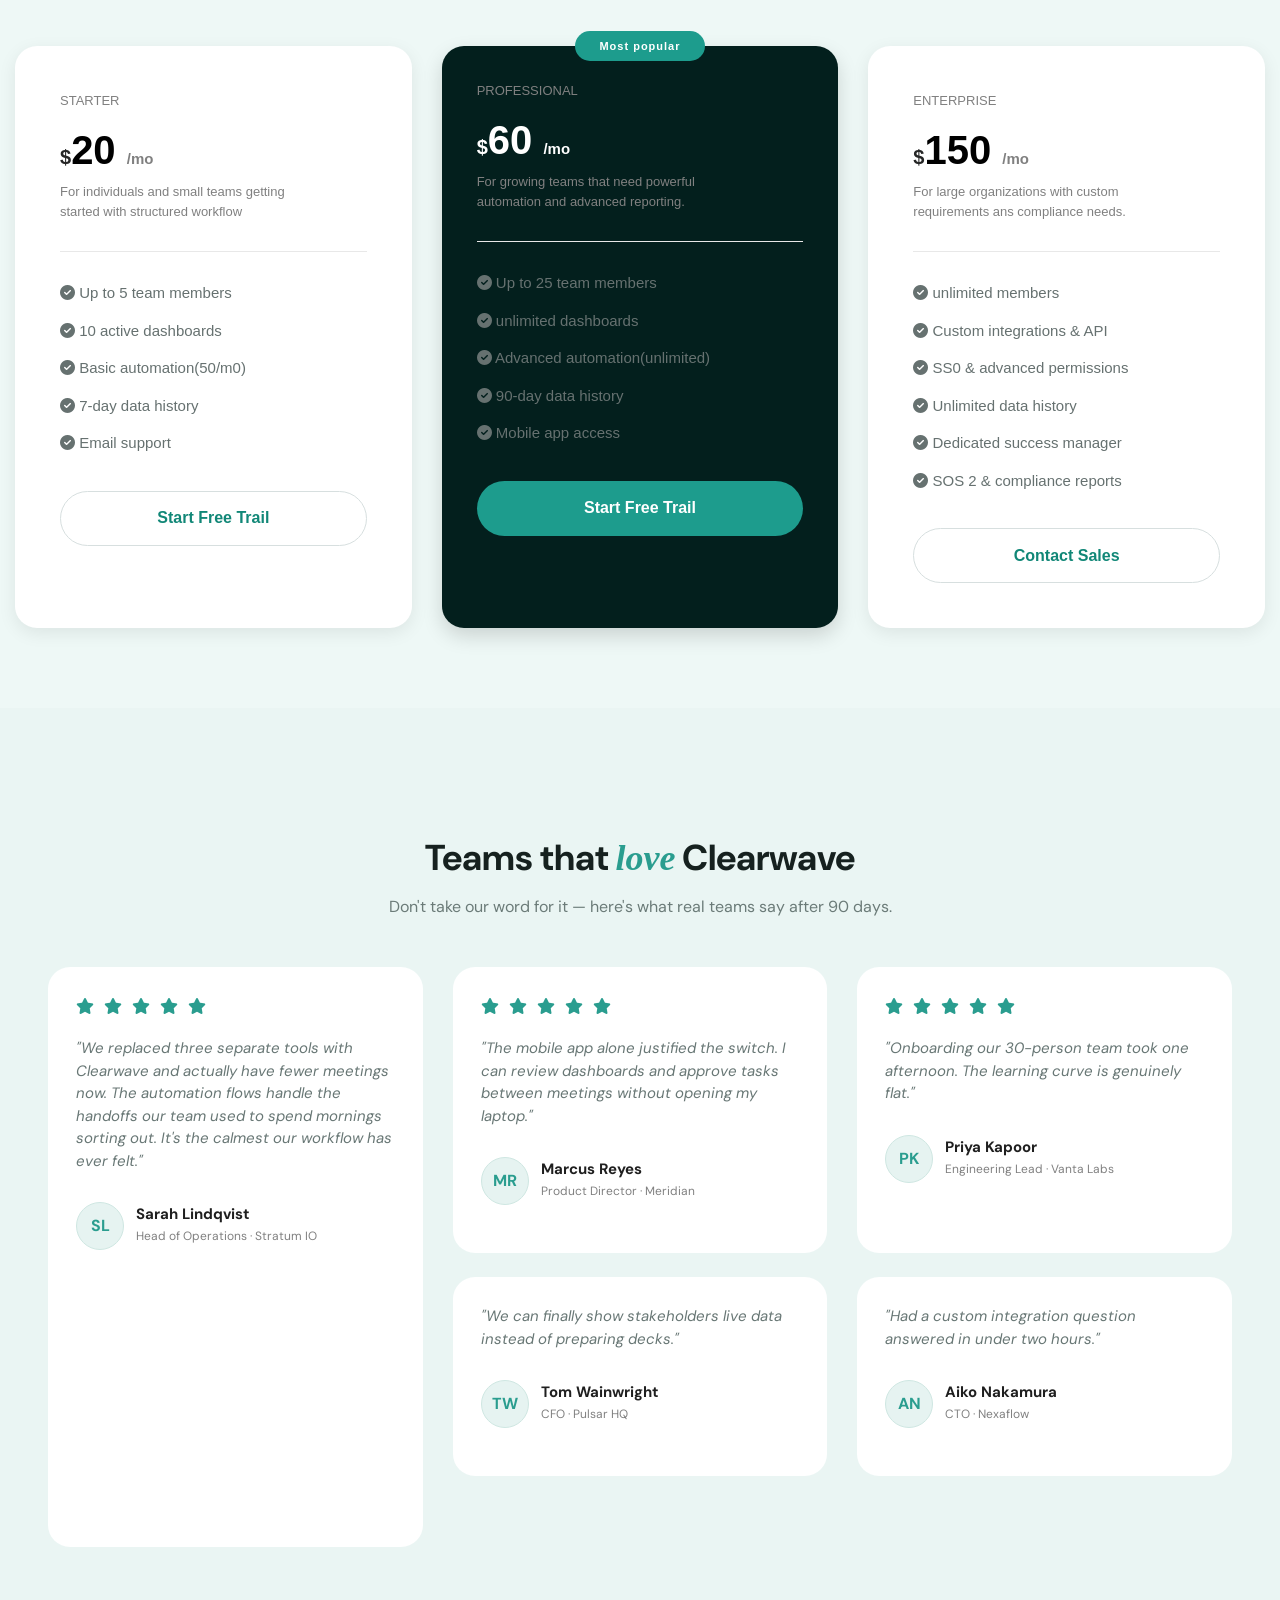
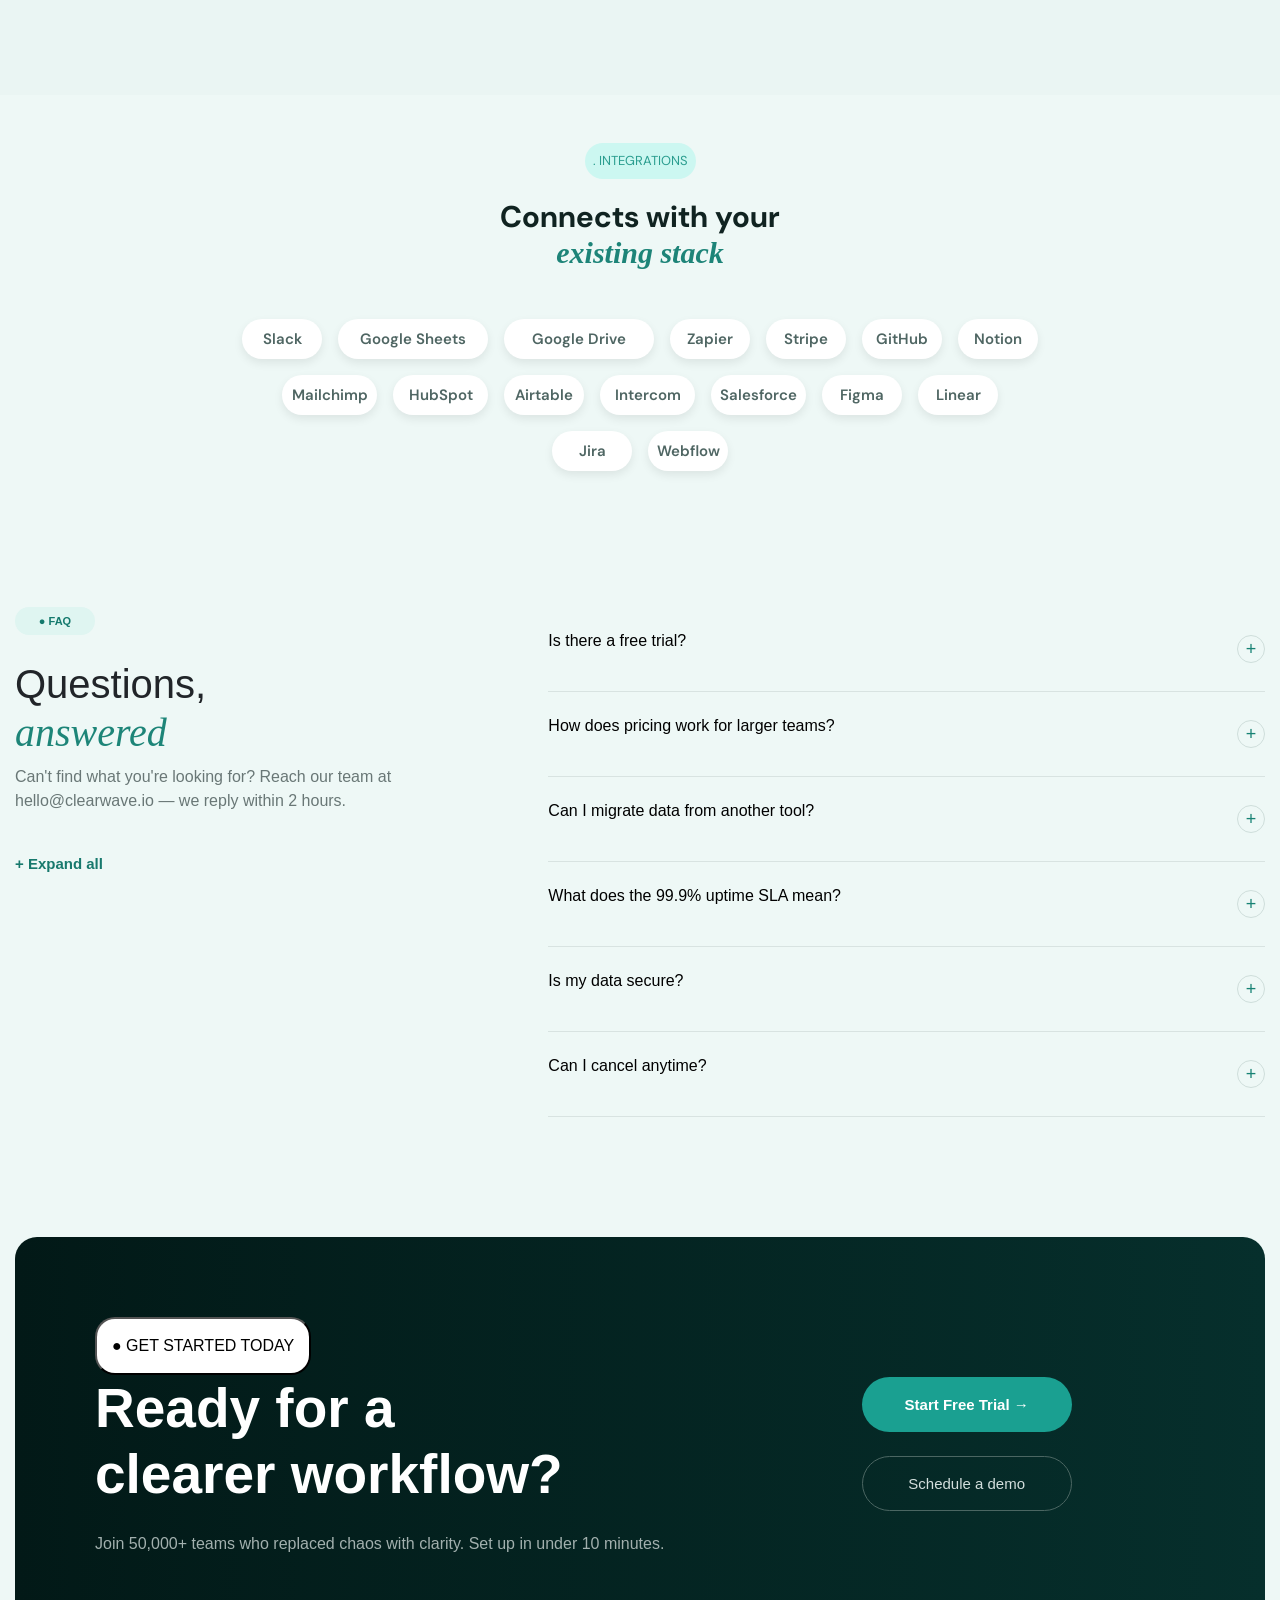
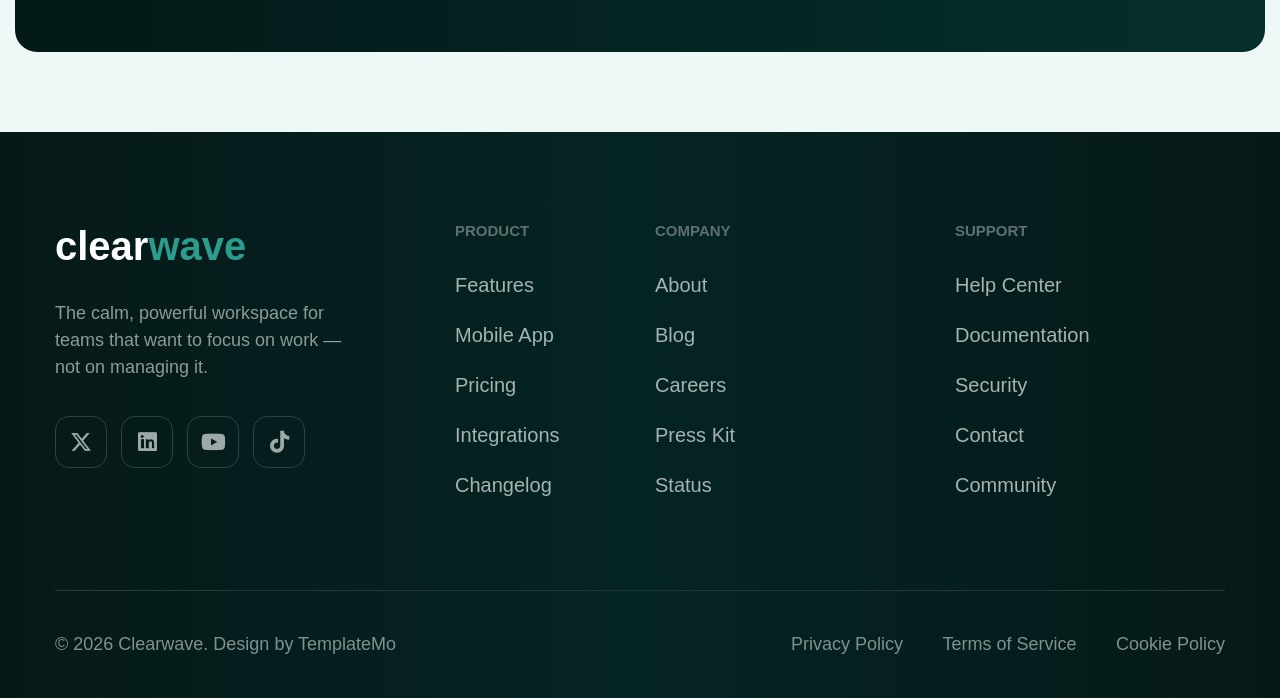
==== commit d37d350b: "done" ====
--- a/index.html
+++ b/index.html
@@ -17,6 +17,7 @@
     <link rel="stylesheet" href="fifth-template.css">
     <link rel="stylesheet" href="sixth-template.css">
     <link rel="stylesheet" href="seventh-template.css">
+    <link rel="stylesheet" href="eight-template.css">
 </head>
 
 <body>
@@ -190,212 +191,212 @@
 
 
     <div class="bg-color">
-    <div class="container">
-        <div class="third-main">
-            <button class="third-button-1"><span class="third-dot">.</span> PLATFORM FEATURES</button>
-            <h1 class="heading-1">Built for <span class="design">clarity</span> <br> at every scale</h1>
-            <p class="third-paragraph-1">Every feature is designed to reduce friction and surface
-                what <br>matters. No bloat,no configuration maze.
-            </p>
-        </div>
-        <div class="row">
-            <div class="col-6 d-flex flex-column justify-content-center">
-                <div>
-                    <p class="third-para">01- UNIFIED DASHBOARD</p>
-                    <h1 class="heading-2">Every metric, one calm surface</h1>
-                    <p class="third-paragraph-1">Pull data from any source into a single, composable view.
-                        Share live dashboards with stakeholders-no exports, no screenshots.
-                    </p>
-                    <ul>
-                        <li>
-                            <i class="fa-solid fa-circle-check"></i>
-                            Drag-and-drop widget builder
-                        </li>
-                        <li>
-                            <i class="fa-solid fa-circle-check"></i>
-                            Real-time data sync across all sources
-                        </li>
-                        <li>
-                            <i class="fa-solid fa-circle-check"></i>
-                            Role-based sharing with permissions
-                        </li>
-                    </ul>
-                </div>
-            </div>
-            <div class="col-6">
-                <div class="third-card-container shadow">
-                    <div class="d-flex flex-row p-3">
-                        <div class="card-container-one mr-3 ml-2 p-2">
-                            <p class="third-paragraph-1">Monthly Revenue</p>
-                            <h1 class="paragraph-3">$84.2k</h1>
-                            <div class="third-line"></div>
-                        </div>
-                        <div class="card-container-one mr-3 ml-2 p-2">
-                            <p class="third-paragraph-1">Active Users</p>
-                            <h1 class="paragraph-3">12,481</h1>
-                            <div class="third-line"></div>
-                        </div>
-                    </div>
-                    <div class="bottom mt-2">
-                        <h5 class="recent">Recent Activity</h5>
-                        <div class="item">
-                            <span>Q3 Report synced</span>
-                            <button class="third-button-3">Done</button>
-                        </div>
-                        <div class="item">
-                            <span>Team review pending</span>
-                            <button class="third-button-3">Active</button>
-                        </div>
-                        <div class="item">
-                            <span>Analytics export</span>
-                            <button class="third-button-4">Queued</button>
-                        </div>
-                    </div>
-                </div>
-            </div>
-        </div>
-        <div class="row mt-4">
-            <div class="col-6">
-                <div class="third-card-container shadow">
-                    <div class="bottom">
-                        <h5>Recent Activity</h5>
-                        <div class="item">
-                            <span>Weekly digest -> Slack</span>
-                            <button class="third-button-3">Running</button>
-                        </div>
-                        <div class="item">
-                            <span>Lead scored -> Notify sales</span>
-                            <button class="third-button-3">Running</button>
-                        </div>
-                        <div class="item">
-                            <span>Invoice due -> Alert CFO</span>
-                            <button class="third-button-3">Active</button>
-                        </div>
-                        <div class="item">
-                            <span>Report sync -> Drive</span>
-                            <button class="third-button-4">Paused</button>
-                        </div>
-                    </div>
-                    <div class="d-flex flex-row p-3">
-                        <div class="card-container-one mr-3 ml-2 p-2">
-                            <p class="third-paragraph-1">Hours saved this month</p>
-                            <h1 class="paragraph-3">148h</h1>
-                            <div class="third-line"></div>
-                        </div>
-                        <div class="card-container-one mr-3 ml-2 p-2">
-                            <p class="third-paragraph-1">Flows</p>
-                            <h1 class="paragraph-3">24</h1>
-                        </div>
-                    </div>
-                </div>
-            </div>
-            <div class="col-6 d-flex flex-column justify-content-center">
-                <div>
-                    <h1 class="heading-2">Routines that run <br> <span class="curve">themselves</span></h1>
-                    <p class="third-paragraph-1">Build automation flows with natural language. Clearwave <br>
-                        understands your intent and suggests the next step - no flowchart <br>
-                        diagrams needed
-                    </p>
-                    <ul>
-                        <li>
-                            <i class="fa-solid fa-circle-check"></i>
-                            Natural language automation builder
-                        </li>
-                        <li>
-                            <i class="fa-solid fa-circle-check"></i>
-                            500+ pre-built trigger templates
-                        </li>
-                        <li>
-                            <i class="fa-solid fa-circle-check"></i>
-                            Full audit trail for every action
-                        </li>
-                    </ul>
-                </div>
-            </div>
-        </div>
-        <div class="row">
-            <div class="col-6 d-flex flex-column justify-content-center">
-                <div>
-                    <p class="third-para">03 - TEAM COLLABORATION</p>
-                    <h1 class="heading-2">Comments, contenxt, <br> and <span class="curve">clarity</span></h1>
-                    <p class="third-paragraph-1">Annotate anything, assign tasks inline, and resolve conversations
-                        <br>
-                        without switching tabs. The work and discussion stay together
-                    </p>
-                    <ul>
-                        <li>
-                            <i class="fa-solid fa-circle-check"></i>
-                            Inline comments on any data point
-                        </li>
-                        <li>
-                            <i class="fa-solid fa-circle-check"></i>
-                            Threading task assignments
-                        </li>
-                        <li>
-                            <i class="fa-solid fa-circle-check"></i>
-                            Real-time presence and live cursors
-                        </li>
-                    </ul>
-                </div>
-            </div>
-            <div class="col-6">
-                <div class="third-card-container shadow">
-                    <div class="d-flex flex-row p-3">
-                        <div class="card-container-one mr-3 ml-2 mb-2">
-                            <p>Online Now</p>
-                            <div class="online-users">
-                                <span class="user-circle user1">A</span>
-                                <span class="user-circle user2">K</span>
-                                <span class="user-circle user3">M</span>
-                                <span class="user-circle user4">+5</span>
-                            </div>
-                        </div>
-                        <div class="card-container-one">
-                            <p>Open Task</p>
-                            <h5>37</h5>
-                        </div>
-                    </div>
-                    <div class="bottom">
-                        <h5>Recent comments</h5>
-                        <div class="item">
-                            <span>Alex -> Q3 chart update</span>
-                            <button class="third-button-3">Resolved</button>
-                        </div>
-                        <div class="item">
-                            <span>Kim -> Review needed</span>
-                            <button class="third-button-3">Open</button>
-                        </div>
-                        <div class="item">
-                            <span>Maya -> Approved & shipped</span>
-                            <button class="third-button-3">Done</button>
-                        </div>
-                    </div>
-                </div>
-            </div>
-        </div>
-        <div class="last">
-            <div class="stat">
-                <h2 class="stat-h">17<span class="third-para-1">k+</span></h2>
-                <p class="stat-p">Teams Worldwide</p>
-                <p class="stat-p-1">Across 80+ countreis</p>
-            </div>
-            <div class="stat">
-                <h2 class="stat-h">11<span class="third-para-1">%</span></h2>
-                <p class="stat-p">Avg. Productivity Gain</p>
-                <p class="stat-p-1">Measured in first 30 days</p>
-            </div>
-            <div class="stat">
-                <h2 class="stat-h">34.3<span class="third-para-1">%</span></h2>
-                <p class="stat-p">Uptime SLA</p>
-                <p class="stat-p-1">Guaranted and monitored</p>
-            </div>
-            <div class="stat">
-                <h2 class="stat-h">6<span class="third-para-1">h</span></h2>
-                <p class="stat-p">Saved Per Team Weekly</p>
-                <p class="stat-p-1">On average across all plans</p>
-            </div>
-        </div>
-    </div>
+        <div class="container">
+            <div class="third-main">
+                <button class="third-button-1"><span class="third-dot">.</span> PLATFORM FEATURES</button>
+                <h1 class="heading-1">Built for <span class="design">clarity</span> <br> at every scale</h1>
+                <p class="third-paragraph-1">Every feature is designed to reduce friction and surface
+                    what <br>matters. No bloat,no configuration maze.
+                </p>
+            </div>
+            <div class="row">
+                <div class="col-6 d-flex flex-column justify-content-center">
+                    <div>
+                        <p class="third-para">01- UNIFIED DASHBOARD</p>
+                        <h1 class="heading-2">Every metric, one calm surface</h1>
+                        <p class="third-paragraph-1">Pull data from any source into a single, composable view.
+                            Share live dashboards with stakeholders-no exports, no screenshots.
+                        </p>
+                        <ul>
+                            <li>
+                                <i class="fa-solid fa-circle-check"></i>
+                                Drag-and-drop widget builder
+                            </li>
+                            <li>
+                                <i class="fa-solid fa-circle-check"></i>
+                                Real-time data sync across all sources
+                            </li>
+                            <li>
+                                <i class="fa-solid fa-circle-check"></i>
+                                Role-based sharing with permissions
+                            </li>
+                        </ul>
+                    </div>
+                </div>
+                <div class="col-6">
+                    <div class="third-card-container shadow">
+                        <div class="d-flex flex-row p-3">
+                            <div class="card-container-one mr-3 ml-2 p-2">
+                                <p class="third-paragraph-1">Monthly Revenue</p>
+                                <h1 class="paragraph-3">$84.2k</h1>
+                                <div class="third-line"></div>
+                            </div>
+                            <div class="card-container-one mr-3 ml-2 p-2">
+                                <p class="third-paragraph-1">Active Users</p>
+                                <h1 class="paragraph-3">12,481</h1>
+                                <div class="third-line"></div>
+                            </div>
+                        </div>
+                        <div class="bottom mt-2">
+                            <h5 class="recent">Recent Activity</h5>
+                            <div class="item">
+                                <span>Q3 Report synced</span>
+                                <button class="third-button-3">Done</button>
+                            </div>
+                            <div class="item">
+                                <span>Team review pending</span>
+                                <button class="third-button-3">Active</button>
+                            </div>
+                            <div class="item">
+                                <span>Analytics export</span>
+                                <button class="third-button-4">Queued</button>
+                            </div>
+                        </div>
+                    </div>
+                </div>
+            </div>
+            <div class="row mt-4">
+                <div class="col-6">
+                    <div class="third-card-container shadow">
+                        <div class="bottom">
+                            <h5>Recent Activity</h5>
+                            <div class="item">
+                                <span>Weekly digest -> Slack</span>
+                                <button class="third-button-3">Running</button>
+                            </div>
+                            <div class="item">
+                                <span>Lead scored -> Notify sales</span>
+                                <button class="third-button-3">Running</button>
+                            </div>
+                            <div class="item">
+                                <span>Invoice due -> Alert CFO</span>
+                                <button class="third-button-3">Active</button>
+                            </div>
+                            <div class="item">
+                                <span>Report sync -> Drive</span>
+                                <button class="third-button-4">Paused</button>
+                            </div>
+                        </div>
+                        <div class="d-flex flex-row p-3">
+                            <div class="card-container-one mr-3 ml-2 p-2">
+                                <p class="third-paragraph-1">Hours saved this month</p>
+                                <h1 class="paragraph-3">148h</h1>
+                                <div class="third-line"></div>
+                            </div>
+                            <div class="card-container-one mr-3 ml-2 p-2">
+                                <p class="third-paragraph-1">Flows</p>
+                                <h1 class="paragraph-3">24</h1>
+                            </div>
+                        </div>
+                    </div>
+                </div>
+                <div class="col-6 d-flex flex-column justify-content-center">
+                    <div>
+                        <h1 class="heading-2">Routines that run <br> <span class="curve">themselves</span></h1>
+                        <p class="third-paragraph-1">Build automation flows with natural language. Clearwave <br>
+                            understands your intent and suggests the next step - no flowchart <br>
+                            diagrams needed
+                        </p>
+                        <ul>
+                            <li>
+                                <i class="fa-solid fa-circle-check"></i>
+                                Natural language automation builder
+                            </li>
+                            <li>
+                                <i class="fa-solid fa-circle-check"></i>
+                                500+ pre-built trigger templates
+                            </li>
+                            <li>
+                                <i class="fa-solid fa-circle-check"></i>
+                                Full audit trail for every action
+                            </li>
+                        </ul>
+                    </div>
+                </div>
+            </div>
+            <div class="row">
+                <div class="col-6 d-flex flex-column justify-content-center">
+                    <div>
+                        <p class="third-para">03 - TEAM COLLABORATION</p>
+                        <h1 class="heading-2">Comments, contenxt, <br> and <span class="curve">clarity</span></h1>
+                        <p class="third-paragraph-1">Annotate anything, assign tasks inline, and resolve conversations
+                            <br>
+                            without switching tabs. The work and discussion stay together
+                        </p>
+                        <ul>
+                            <li>
+                                <i class="fa-solid fa-circle-check"></i>
+                                Inline comments on any data point
+                            </li>
+                            <li>
+                                <i class="fa-solid fa-circle-check"></i>
+                                Threading task assignments
+                            </li>
+                            <li>
+                                <i class="fa-solid fa-circle-check"></i>
+                                Real-time presence and live cursors
+                            </li>
+                        </ul>
+                    </div>
+                </div>
+                <div class="col-6">
+                    <div class="third-card-container shadow">
+                        <div class="d-flex flex-row p-3">
+                            <div class="card-container-one mr-3 ml-2 mb-2">
+                                <p>Online Now</p>
+                                <div class="online-users">
+                                    <span class="user-circle user1">A</span>
+                                    <span class="user-circle user2">K</span>
+                                    <span class="user-circle user3">M</span>
+                                    <span class="user-circle user4">+5</span>
+                                </div>
+                            </div>
+                            <div class="card-container-one">
+                                <p>Open Task</p>
+                                <h5>37</h5>
+                            </div>
+                        </div>
+                        <div class="bottom">
+                            <h5>Recent comments</h5>
+                            <div class="item">
+                                <span>Alex -> Q3 chart update</span>
+                                <button class="third-button-3">Resolved</button>
+                            </div>
+                            <div class="item">
+                                <span>Kim -> Review needed</span>
+                                <button class="third-button-3">Open</button>
+                            </div>
+                            <div class="item">
+                                <span>Maya -> Approved & shipped</span>
+                                <button class="third-button-3">Done</button>
+                            </div>
+                        </div>
+                    </div>
+                </div>
+            </div>
+            <div class="last">
+                <div class="stat">
+                    <h2 class="stat-h">17<span class="third-para-1">k+</span></h2>
+                    <p class="stat-p">Teams Worldwide</p>
+                    <p class="stat-p-1">Across 80+ countreis</p>
+                </div>
+                <div class="stat">
+                    <h2 class="stat-h">11<span class="third-para-1">%</span></h2>
+                    <p class="stat-p">Avg. Productivity Gain</p>
+                    <p class="stat-p-1">Measured in first 30 days</p>
+                </div>
+                <div class="stat">
+                    <h2 class="stat-h">34.3<span class="third-para-1">%</span></h2>
+                    <p class="stat-p">Uptime SLA</p>
+                    <p class="stat-p-1">Guaranted and monitored</p>
+                </div>
+                <div class="stat">
+                    <h2 class="stat-h">6<span class="third-para-1">h</span></h2>
+                    <p class="stat-p">Saved Per Team Weekly</p>
+                    <p class="stat-p-1">On average across all plans</p>
+                </div>
+            </div>
+        </div>
     </div>
 
 
@@ -755,6 +756,78 @@
             </div>
         </div>
     </div>
+
+    <div class="footer-section">
+        <div class="container">
+            <div class="row">
+                <div class="col-lg-4">
+                    <h2 class="footer-logo">
+                        clear<span>wave</span>
+                    </h2>
+                    <p class="footer-description">
+                        The calm, powerful workspace for<br>
+                        teams that want to focus on work —<br>
+                        not on managing it.
+                    </p>
+                    <div class="social-icons">
+                        <div class="social-box">
+                            <i class="fa-brands fa-x-twitter"></i>
+                        </div>
+                        <div class="social-box">
+                            <i class="fa-brands fa-linkedin"></i>
+                        </div>
+                        <div class="social-box">
+                            <i class="fa-brands fa-youtube"></i>
+                        </div>
+                        <div class="social-box">
+                            <i class="fa-brands fa-tiktok"></i>
+                        </div>
+                    </div>
+                </div>
+                <div class="col-lg-2">
+                    <h6 class="footer-title">PRODUCT</h6>
+                    <ul class="footer-list">
+                        <li>Features</li>
+                        <li>Mobile App</li>
+                        <li>Pricing</li>
+                        <li>Integrations</li>
+                        <li>Changelog</li>
+                    </ul>
+                </div>
+                <div class="col-lg-3">
+                    <h6 class="footer-title">COMPANY</h6>
+                    <ul class="footer-list">
+                        <li>About</li>
+                        <li>Blog</li>
+                        <li>Careers</li>
+                        <li>Press Kit</li>
+                        <li>Status</li>
+                    </ul>
+                </div>
+                <div class="col-lg-3">
+                    <h6 class="footer-title">SUPPORT</h6>
+                    <ul class="footer-list">
+                        <li>Help Center</li>
+                        <li>Documentation</li>
+                        <li>Security</li>
+                        <li>Contact</li>
+                        <li>Community</li>
+                    </ul>
+                </div>
+            </div>
+            <hr class="footer-line">
+            <div class="d-flex justify-content-between align-items-center flex-wrap">
+                <p class="copyright">
+                    © 2026 Clearwave. Design by TemplateMo
+                </p>
+                <div class="footer-links">
+                    <a href="#">Privacy Policy</a>
+                    <a href="#">Terms of Service</a>
+                    <a href="#">Cookie Policy</a>
+                </div>
+            </div>
+        </div>
+    </div>
     <script src="https://code.jquery.com/jquery-3.5.1.slim.min.js"></script>
     <script src="https://cdn.jsdelivr.net/npm/popper.js@1.16.1/dist/umd/popper.min.js"></script>
     <script src="https://stackpath.bootstrapcdn.com/bootstrap/4.5.2/js/bootstrap.min.js"></script>
--- a/eight-template.css
+++ b/eight-template.css
@@ -0,0 +1,89 @@
+
+.footer-section{
+    background:linear-gradient(to right,#061918,#042423,#061918);
+    padding:90px 0 40px;
+}
+
+.footer-logo{
+    color:white;
+    font-size:40px;
+    font-weight:bold;
+    margin-bottom:30px;
+}
+
+.footer-logo span{
+    color:#2a9d8f;
+}
+
+.footer-description{
+    color:#8b9b99;
+    font-size:18px;
+    margin-bottom:35px;
+}
+
+.social-icons{
+    display:flex;
+    gap:14px;
+}
+
+.social-box{
+    width:52px;
+    height:52px;
+    border:1px solid #2b4443;
+    border-radius:14px;
+    display:flex;
+    justify-content:center;
+    align-items:center;
+    color:#9ca9a8;
+    font-size:22px;
+}
+
+.social-box:hover{
+    background:#1d8478;
+    color:white;
+}
+
+.footer-title{
+    color:#5e706f;
+    font-size:15px;
+    font-weight:bold;
+    margin-bottom:30px;
+}
+
+.footer-list{
+    list-style:none;
+    padding-left:0;
+}
+
+.footer-list li{
+    color:#a5b3b2;
+    font-size:20px;
+    margin-bottom:20px;
+}
+
+.footer-list li:hover{
+    color:white;
+}
+
+.footer-line{
+    border-color:#233837;
+    margin-top:70px;
+    margin-bottom:40px;
+}
+
+.copyright{
+    color:#7f9190;
+    font-size:18px;
+    margin-bottom:0;
+}
+
+.footer-links a{
+    color:#7f9190;
+    text-decoration:none;
+    margin-left:35px;
+    font-size:18px;
+}
+
+.footer-links a:hover{
+    color:white;
+}
